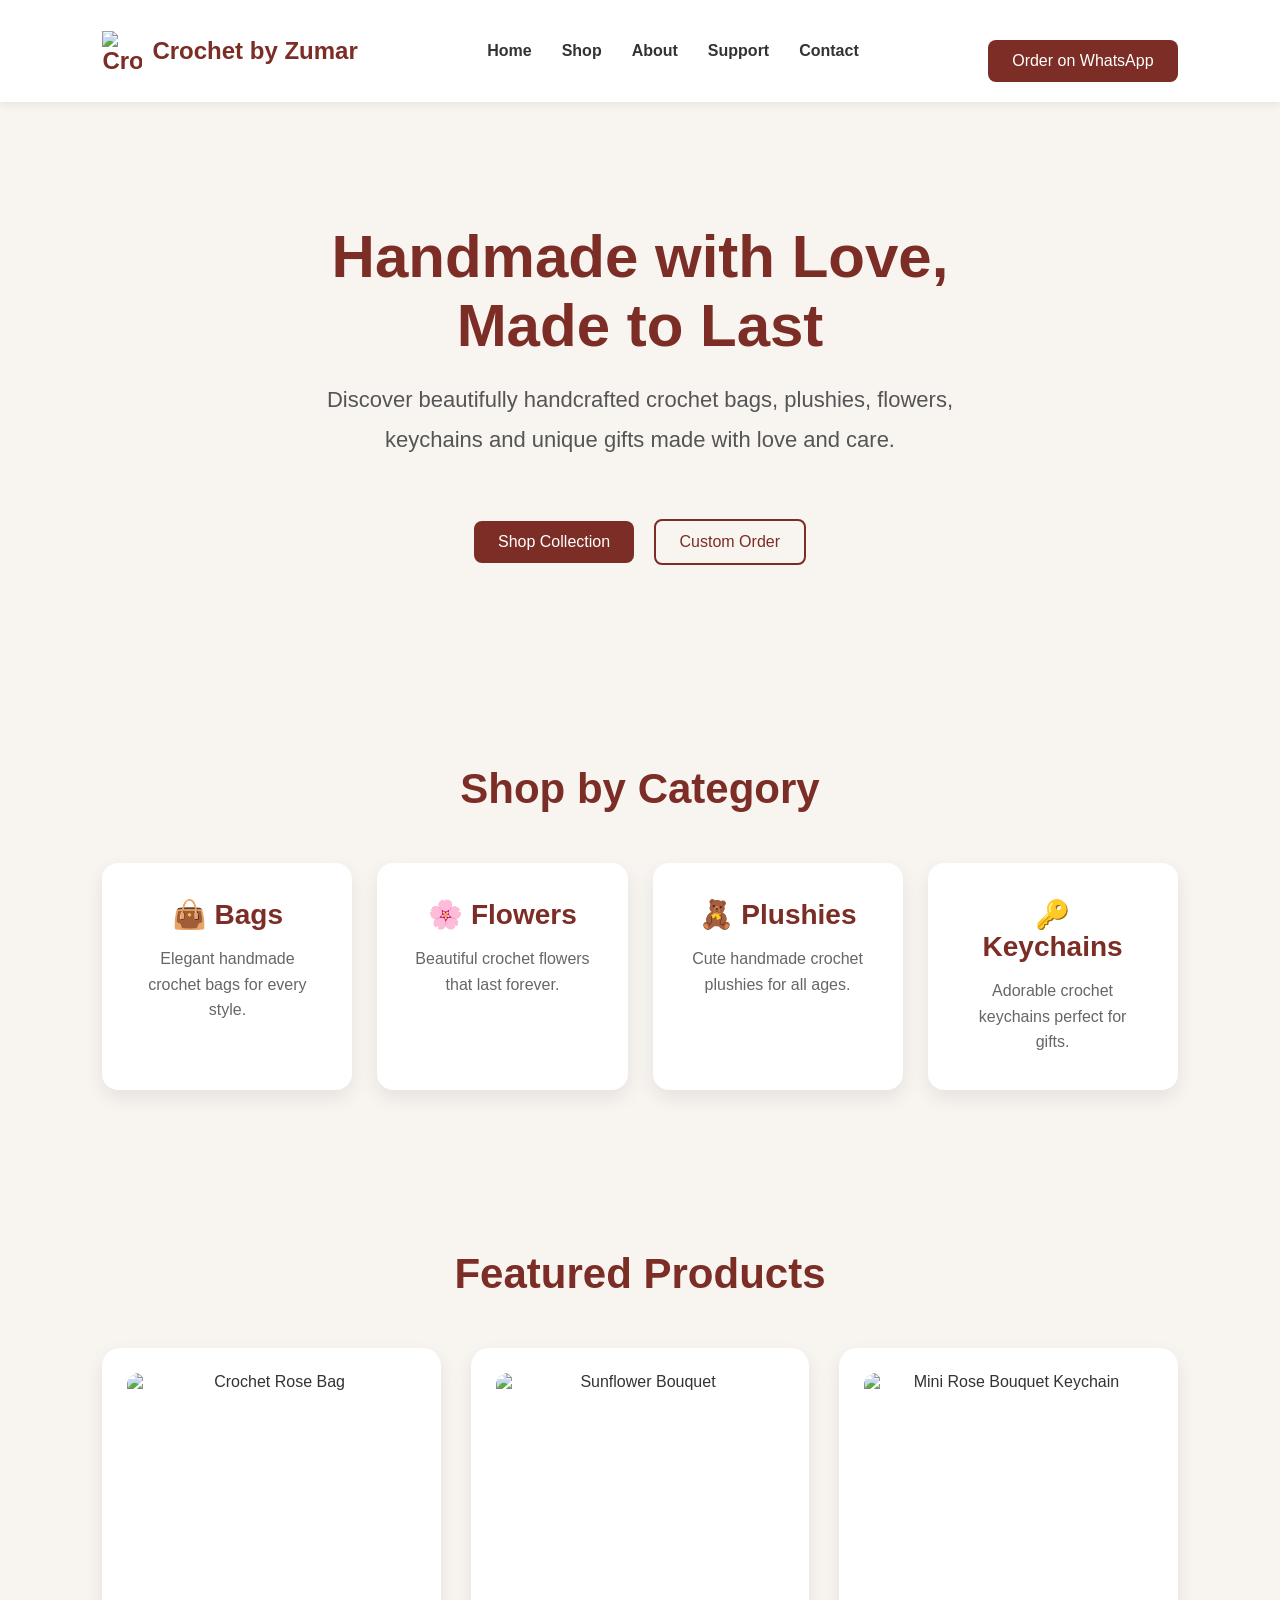
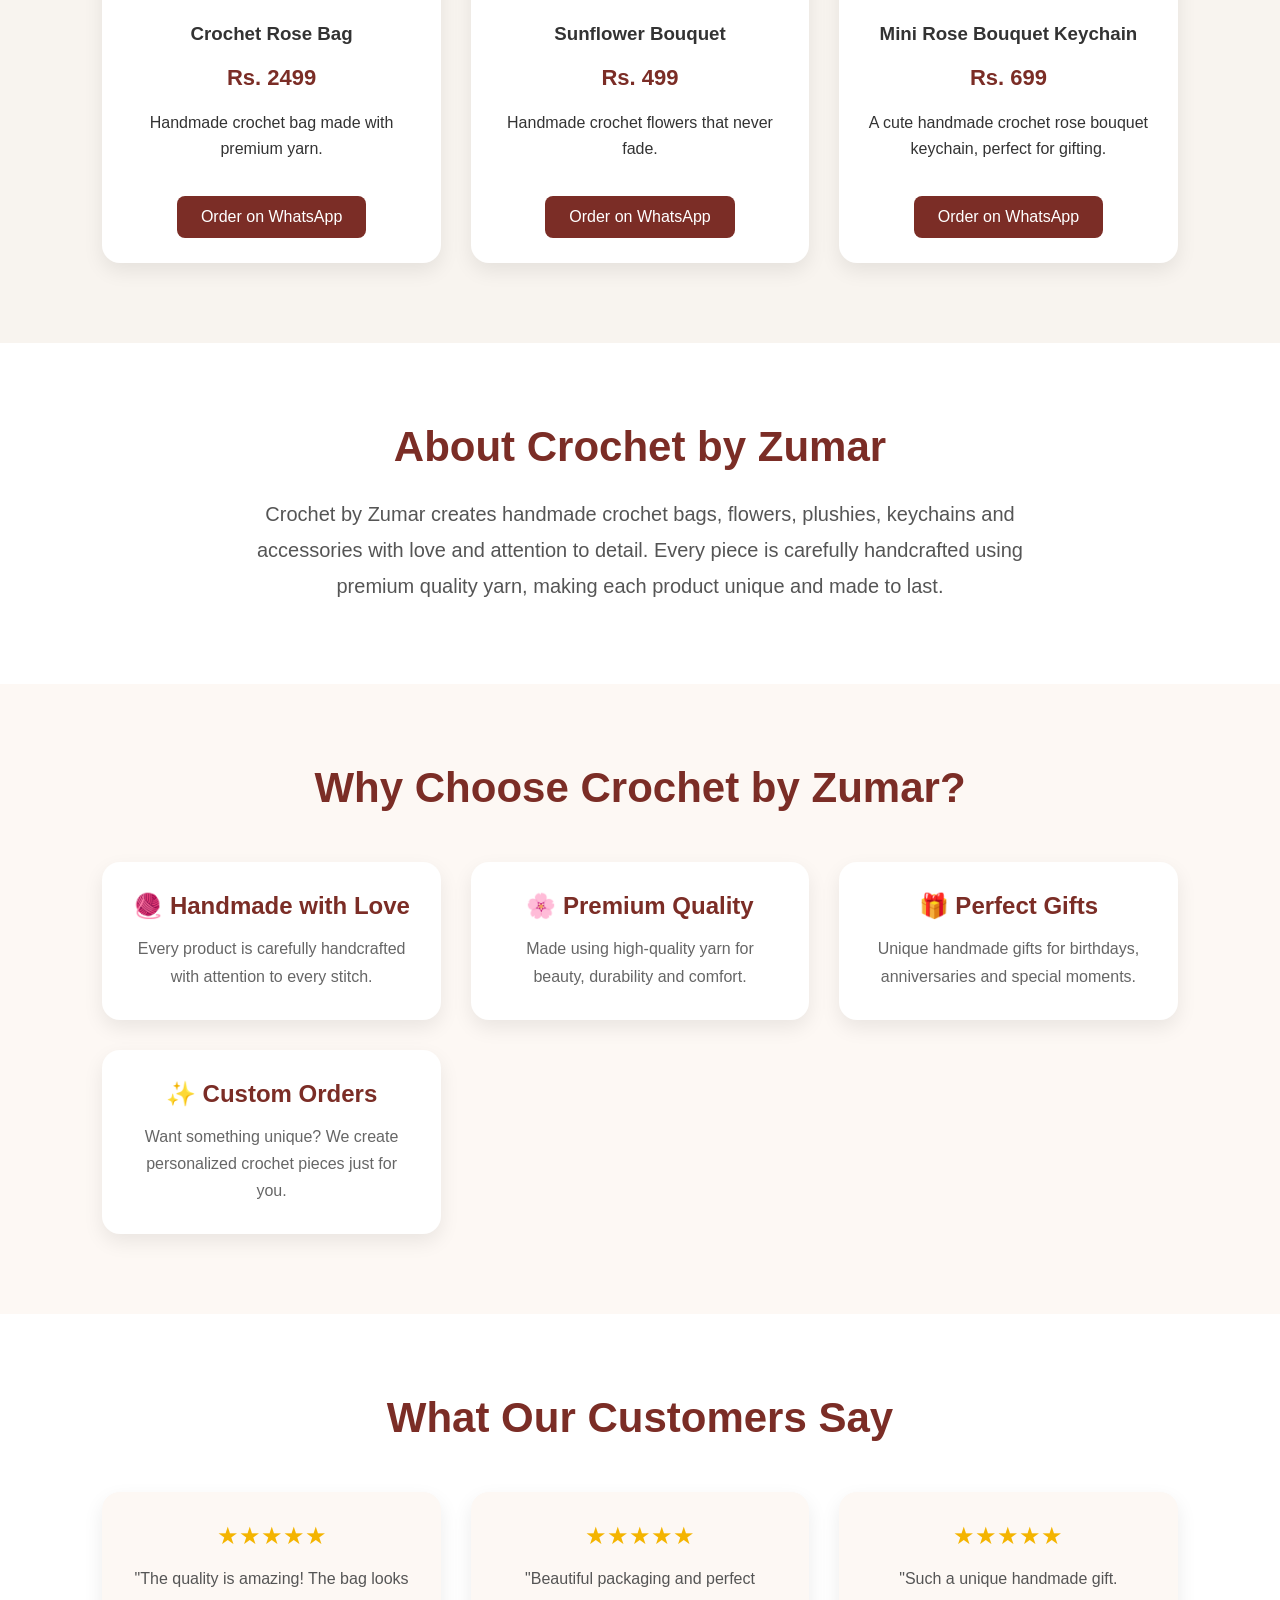
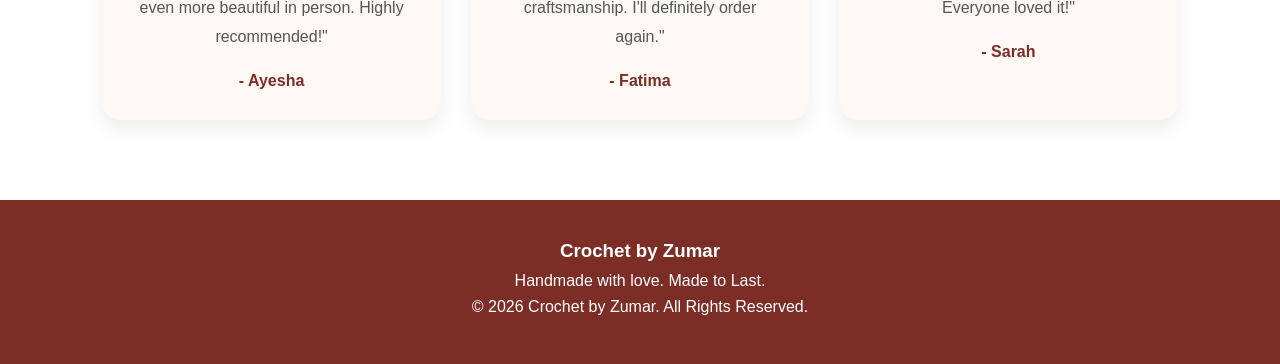
==== index.html @ 1251c728 "Update index.html" ====
<!DOCTYPE html>
<html lang="en">

<head>
    <meta charset="UTF-8">
    <meta name="viewport" content="width=device-width, initial-scale=1.0">

    <title>Crochet by Zumar</title>

    <link rel="stylesheet" href="style.css">
</head>

<body>

    <!-- Navigation -->

    <nav>

        <div class="logo">
            <img src="images/logo.png" alt="Crochet by Zumar Logo">
            <span>Crochet by Zumar</span>
        </div>

      <ul class="nav-links">
    <li><a href="index.html">Home</a></li>
    <li><a href="shop.html">Shop</a></li>
    <li><a href="about.html">About</a></li>
    <li><a href="support.html">Support</a></li>
    <li><a href="contact.html">Contact</a></li>
</ul>

        <a href="https://wa.me/923244691920" class="btn">Order on WhatsApp</a>

    </nav>

    <!-- Hero Section -->

    <header>

        <h1>Handmade with Love,<br>Made to Last</h1>

        <p>
            Discover beautifully handcrafted crochet bags,
            plushies, flowers, keychains and unique gifts made
            with love and care.
        </p>

        <div class="hero-buttons">

            <a href="#" class="btn">
                Shop Collection
            </a>

            <a href="#" class="btn-outline">
                Custom Order
            </a>

        </div>

    </header>

    <!-- Categories -->

    <section class="categories">

        <h2>Shop by Category</h2>

        <div class="category-grid">

            <div class="category-card">

                <h3>👜 Bags</h3>

                <p>
                    Elegant handmade crochet bags for every style.
                </p>

            </div>

            <div class="category-card">

                <h3>🌸 Flowers</h3>

                <p>
                    Beautiful crochet flowers that last forever.
                </p>

            </div>

            <div class="category-card">

                <h3>🧸 Plushies</h3>

                <p>
                    Cute handmade crochet plushies for all ages.
                </p>

            </div>

            <div class="category-card">

                <h3>🔑 Keychains</h3>

                <p>
                    Adorable crochet keychains perfect for gifts.
                </p>

            </div>

        </div>

    </section>

    <!-- Featured Products -->

    <section class="products">

        <h2>Featured Products</h2>

        <div class="product-grid">

            <div class="product-card">

                <img src="images/rose-bag.png" alt="Crochet Rose Bag" class="product-image">

                <h3>Crochet Rose Bag</h3>

                <p class="price">Rs. 2499</p>

                <p>
                    Handmade crochet bag made with premium yarn.
                </p>

                <a href="https://wa.me/923244691920?text=Hi!%20I%27m%20interested%20in%20the%20Crochet%20Rose%20Bag" class="btn">
                    Order on WhatsApp
                </a>

            </div>

            <div class="product-card">

                <img src="images/sunflower-bouquet.png" alt="Sunflower Bouquet" class="product-image">

                <h3>Sunflower Bouquet</h3>

                <p class="price">Rs. 499</p>

                <p>
                    Handmade crochet flowers that never fade.
                </p>

                <a href="https://wa.me/923244691920?text=Hi!%20I%27m%20interested%20in%20the%20Sunflower%20Bouquet" class="btn">
                    Order on WhatsApp
                </a>

            </div>

            <div class="product-card">

                <img src="images/mini-rose-bouquet.png" alt="Mini Rose Bouquet Keychain" class="product-image">

                <h3>Mini Rose Bouquet Keychain</h3>

                <p class="price">Rs. 699</p>

                <p>
                    A cute handmade crochet rose bouquet keychain, perfect for gifting.
                </p>

                <a href="https://wa.me/923244691920?text=Hi!%20I%27m%20interested%20in%20the%20Mini%20Rose%20Bouquet%20Keychain" class="btn">
                    Order on WhatsApp
                </a>

            </div>

        </div>

    </section>

    <!-- About -->

    <section class="about">

        <div class="about-content">

            <h2>About Crochet by Zumar</h2>

            <p>
                Crochet by Zumar creates handmade crochet bags, flowers, plushies,
                keychains and accessories with love and attention to detail.
                Every piece is carefully handcrafted using premium quality yarn,
                making each product unique and made to last.
            </p>

        </div>

    </section>

    <!-- Why Choose Us -->

    <section class="why-us">

        <h2>Why Choose Crochet by Zumar?</h2>

        <div class="why-grid">

            <div class="why-card">
                <h3>🧶 Handmade with Love</h3>
                <p>Every product is carefully handcrafted with attention to every stitch.</p>
            </div>

            <div class="why-card">
                <h3>🌸 Premium Quality</h3>
                <p>Made using high-quality yarn for beauty, durability and comfort.</p>
            </div>

            <div class="why-card">
                <h3>🎁 Perfect Gifts</h3>
                <p>Unique handmade gifts for birthdays, anniversaries and special moments.</p>
            </div>

            <div class="why-card">
                <h3>✨ Custom Orders</h3>
                <p>Want something unique? We create personalized crochet pieces just for you.</p>
            </div>

        </div>

    </section>

    <!-- Customer Reviews -->

    <section class="reviews">

        <h2>What Our Customers Say</h2>

        <div class="review-grid">

            <div class="review-card">
                <div class="stars">★★★★★</div>
                <p>
                    "The quality is amazing! The bag looks even more beautiful in person.
                    Highly recommended!"
                </p>
                <h4>- Ayesha</h4>
            </div>

            <div class="review-card">
                <div class="stars">★★★★★</div>
                <p>
                    "Beautiful packaging and perfect craftsmanship. I'll definitely order again."
                </p>
                <h4>- Fatima</h4>
            </div>

            <div class="review-card">
                <div class="stars">★★★★★</div>
                <p>
                    "Such a unique handmade gift. Everyone loved it!"
                </p>
                <h4>- Sarah</h4>
            </div>

        </div>

    </section>

    <!-- Footer -->

    <footer>

        <h3>Crochet by Zumar</h3>

        <p>Handmade with love. Made to Last.</p>

        <p>&copy; 2026 Crochet by Zumar. All Rights Reserved.</p>

    </footer>

</body>

</html>
---- style.css ----
/* General */

*{
    margin:0;
    padding:0;
    box-sizing:border-box;
}

body{
    font-family:Arial,sans-serif;
    background:#f8f4ef;
    color:#333;
    overflow-x:hidden;
}

/* Navigation */

nav{

    display:flex;

    justify-content:space-between;

    align-items:center;

    padding:20px 8%;

    background:white;

    position:sticky;

    top:0;

    box-shadow:0 2px 10px rgba(0,0,0,.08);

    flex-wrap:wrap;

    gap:15px;

}

.logo{

    display:flex;

    align-items:center;

    gap:10px;

    font-size:24px;

    font-weight:bold;

    color:#7b2d26;

}

.logo img{

    height:40px;

    width:40px;

    object-fit:contain;

}

.nav-links{

    display:flex;

    list-style:none;

    gap:30px;

    flex-wrap:wrap;

}

.nav-links a{

    text-decoration:none;

    color:#333;

    font-weight:bold;

}

.nav-links a:hover{

    color:#7b2d26;

}

/* Buttons */

.btn{
    display:inline-block;
    background:#7b2d26;
    color:white;
    padding:12px 24px;
    border-radius:8px;
    text-decoration:none;
    transition:.3s;
    margin-top:20px;
}

.btn:hover{

    background:#5d201c;

}

.btn-outline{

    display:inline-block;

    border:2px solid #7b2d26;

    color:#7b2d26;

    padding:12px 24px;

    border-radius:8px;

    text-decoration:none;

    margin-left:15px;

    margin-top:20px;

    transition:.3s;

}

.btn-outline:hover{

    background:#7b2d26;

    color:white;

}

/* Hero */

header{

    text-align:center;

    padding:120px 20px;

}

header h1{

    font-size:60px;

    color:#7b2d26;

    margin-bottom:20px;

}

header p{

    max-width:700px;

    margin:auto;

    font-size:22px;

    line-height:1.8;

    color:#555;

}

.hero-buttons{

    margin-top:40px;

}

/* Categories */

.categories{

    padding:80px 8%;

    text-align:center;

}

.categories h2{

    font-size:42px;

    color:#7b2d26;

    margin-bottom:50px;

}

.category-grid{

    display:grid;

    grid-template-columns:repeat(auto-fit,minmax(230px,1fr));

    gap:25px;

}

.category-card{

    background:white;

    padding:35px;

    border-radius:16px;

    box-shadow:0 8px 20px rgba(0,0,0,.08);

    transition:.3s;

}

.category-card:hover{

    transform:translateY(-10px);

}

.category-card h3{

    font-size:28px;

    color:#7b2d26;

    margin-bottom:15px;

}

.category-card p{

    color:#666;

    line-height:1.6;

}

/* Products */

.products{

    padding:80px 8%;

    text-align:center;

}

.products h2{

    font-size:42px;

    color:#7b2d26;

    margin-bottom:50px;

}

.product-grid{

    display:grid;

    grid-template-columns:repeat(auto-fit,minmax(280px,1fr));

    gap:30px;

}

.product-card{

    background:white;

    border-radius:18px;

    padding:25px;

    box-shadow:0 8px 20px rgba(0,0,0,.08);

    transition:all .3s ease;

}

.product-image{
    width:100%;
    height:250px;
    object-fit:cover;
    border-radius:12px;
    display:block;
    transition:transform .3s ease;
}

.product-card:hover .product-image{
    transform:scale(1.05);
}

.price{
    color:#7b2d26;
    font-size:22px;
    font-weight:bold;
    margin:15px 0;
}

.product-card p{
    margin-bottom:15px;
    line-height:1.6;
}

.product-card:hover{
    transform:translateY(-8px);
    box-shadow:0 15px 35px rgba(0,0,0,.15);
}

/* About */

.about{
    padding:80px 8%;
    background:#fff;
    text-align:center;
}

.about-content{
    max-width:800px;
    margin:auto;
}

.about h2{
    font-size:42px;
    color:#7b2d26;
    margin-bottom:25px;
}

.about p{
    font-size:20px;
    line-height:1.8;
    color:#555;
}

/* Footer */

footer{
    background:#7b2d26;
    color:white;
    text-align:center;
    padding:40px 20px;
}

footer h3{
    margin-bottom:10px;
}

footer p{
    margin:8px 0;
}

/* Responsive */

@media (max-width: 768px){

    header h1{
        font-size:38px;
    }

    header p{
        font-size:18px;
    }

    .nav-links{
        gap:15px;
        justify-content:center;
    }

    .categories h2,
    .products h2{
        font-size:32px;
    }

    .btn-outline{
        margin-left:0;
    }

}

/* Why Choose Us */

.why-us{
    padding:80px 8%;
    background:#fdf8f4;
    text-align:center;
}

.why-us h2{
    font-size:42px;
    color:#7b2d26;
    margin-bottom:50px;
}

.why-grid{
    display:grid;
    grid-template-columns:repeat(auto-fit,minmax(250px,1fr));
    gap:30px;
}

.why-card{
    background:#fff;
    padding:30px;
    border-radius:18px;
    box-shadow:0 8px 20px rgba(0,0,0,.08);
    transition:.3s;
}

.why-card:hover{
    transform:translateY(-10px);
    box-shadow:0 15px 30px rgba(0,0,0,.12);
}

.why-card h3{
    color:#7b2d26;
    margin-bottom:15px;
    font-size:24px;
}

.why-card p{
    color:#666;
    line-height:1.7;
}

/* Reviews */

.reviews{
    padding:80px 8%;
    background:#fff;
    text-align:center;
}

.reviews h2{
    font-size:42px;
    color:#7b2d26;
    margin-bottom:50px;
}

.review-grid{
    display:grid;
    grid-template-columns:repeat(auto-fit,minmax(280px,1fr));
    gap:30px;
}

.review-card{
    background:#fdf8f4;
    padding:30px;
    border-radius:18px;
    box-shadow:0 8px 20px rgba(0,0,0,.08);
    transition:.3s;
}

.review-card:hover{
    transform:translateY(-8px);
}

.stars{
    color:#f4b400;
    font-size:24px;
    margin-bottom:15px;
}

.review-card p{
    color:#555;
    line-height:1.8;
    margin-bottom:20px;
}

.review-card h4{
    color:#7b2d26;
}
/* Shop Header */

.shop-header{
    padding:80px 20px;
    text-align:center;
    background:#fdf8f4;
}

.shop-header h1{
    font-size:52px;
    color:#7b2d26;
    margin-bottom:20px;
}

.shop-header p{
    font-size:20px;
    color:#666;
}
/* About Page */

.about-hero{
    background:#fdf8f4;
    text-align:center;
    padding:90px 20px;
}

.about-hero h1{
    font-size:52px;
    color:#7b2d26;
    margin-bottom:20px;
}

.about-hero p{
    max-width:700px;
    margin:auto;
    font-size:20px;
    line-height:1.8;
    color:#666;
}

.about-section{
    max-width:900px;
    margin:70px auto;
    padding:0 20px;
}

.about-section h2{
    color:#7b2d26;
    font-size:36px;
    margin-bottom:20px;
}

.about-section p{
    color:#555;
    line-height:1.9;
    font-size:18px;
}

footer{
    background:#7b2d26;
    color:white;
    text-align:center;
    padding:40px 20px;
}

footer h3{
    margin-bottom:10px;
}

footer p{
    margin:8px 0;
}
/* SUPPORT PAGE */

.support-hero{
    background:#fdf8f4;
    text-align:center;
    padding:90px 20px;
}

.support-hero h1{
    font-size:52px;
    color:#7b2d26;
    margin-bottom:25px;
}

.support-hero p{
    max-width:760px;
    margin:auto;
    font-size:20px;
    line-height:1.9;
    color:#666;
}

.support-options{
    display:grid;
    grid-template-columns:repeat(auto-fit,minmax(280px,1fr));
    gap:30px;
    padding:80px 8%;
}

.support-box{
    background:white;
    padding:35px;
    border-radius:20px;
    text-align:center;
    box-shadow:0 8px 20px rgba(0,0,0,.08);
    transition:.3s;
}

.support-box:hover{
    transform:translateY(-10px);
    box-shadow:0 18px 35px rgba(0,0,0,.15);
}

.support-box h2{
    color:#7b2d26;
    margin-bottom:15px;
}

.support-box h3{
    font-size:34px;
    color:#7b2d26;
    margin-bottom:20px;
}

.support-box p{
    color:#555;
    line-height:1.8;
    margin-bottom:25px;
}

.thank-you{
    text-align:center;
    padding:80px 20px;
    background:#fdf8f4;
}

.thank-you h2{
    color:#7b2d26;
    margin-bottom:20px;
    font-size:40px;
}

.thank-you p{
    max-width:750px;
    margin:auto;
    color:#666;
    line-height:1.9;
    font-size:19px;
}
/* CONTACT PAGE */

.contact-hero{
    background:#fdf8f4;
    text-align:center;
    padding:90px 20px;
}

.contact-hero h1{
    color:#7b2d26;
    font-size:50px;
    margin-bottom:20px;
}

.contact-hero p{
    max-width:700px;
    margin:auto;
    color:#666;
    font-size:20px;
    line-height:1.8;
}

.contact-container{
    display:grid;
    grid-template-columns:repeat(auto-fit,minmax(320px,1fr));
    gap:30px;
    padding:80px 8%;
}

.contact-card{
    background:white;
    padding:35px;
    border-radius:20px;
    box-shadow:0 8px 20px rgba(0,0,0,.08);
}

.contact-card h2{
    color:#7b2d26;
    margin-bottom:25px;
}

.contact-card p{
    margin-bottom:18px;
    color:#555;
}

form{
    display:flex;
    flex-direction:column;
}

input,
textarea{
    margin-bottom:20px;
    padding:15px;
    border:1px solid #ddd;
    border-radius:10px;
    font-size:16px;
}

textarea{
    height:150px;
    resize:vertical;
}

/* JazzCash payment note (Support page) */

.support-payment{
    text-align:center;
    padding:0 20px 20px;
}

.support-payment p{
    display:inline-block;
    background:white;
    padding:15px 30px;
    border-radius:12px;
    font-size:18px;
    color:#7b2d26;
    box-shadow:0 8px 20px rgba(0,0,0,.06);
}
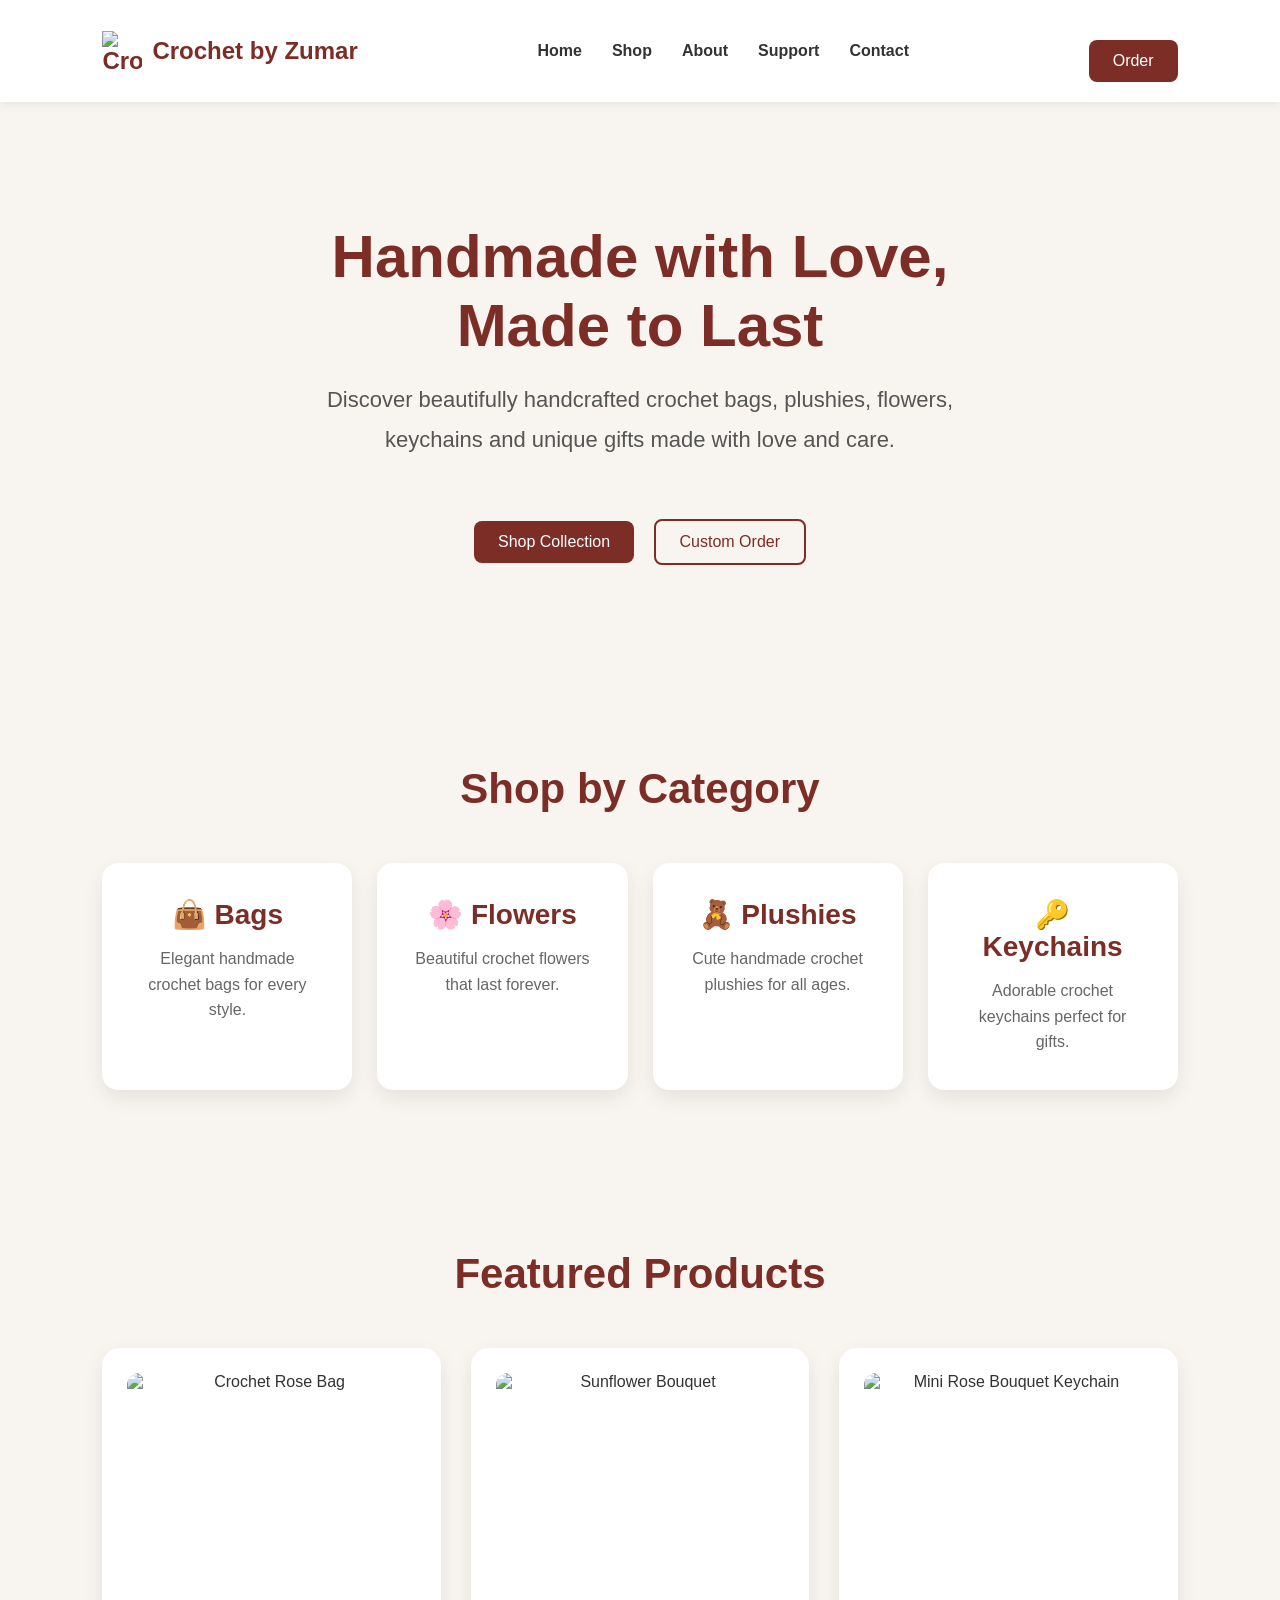
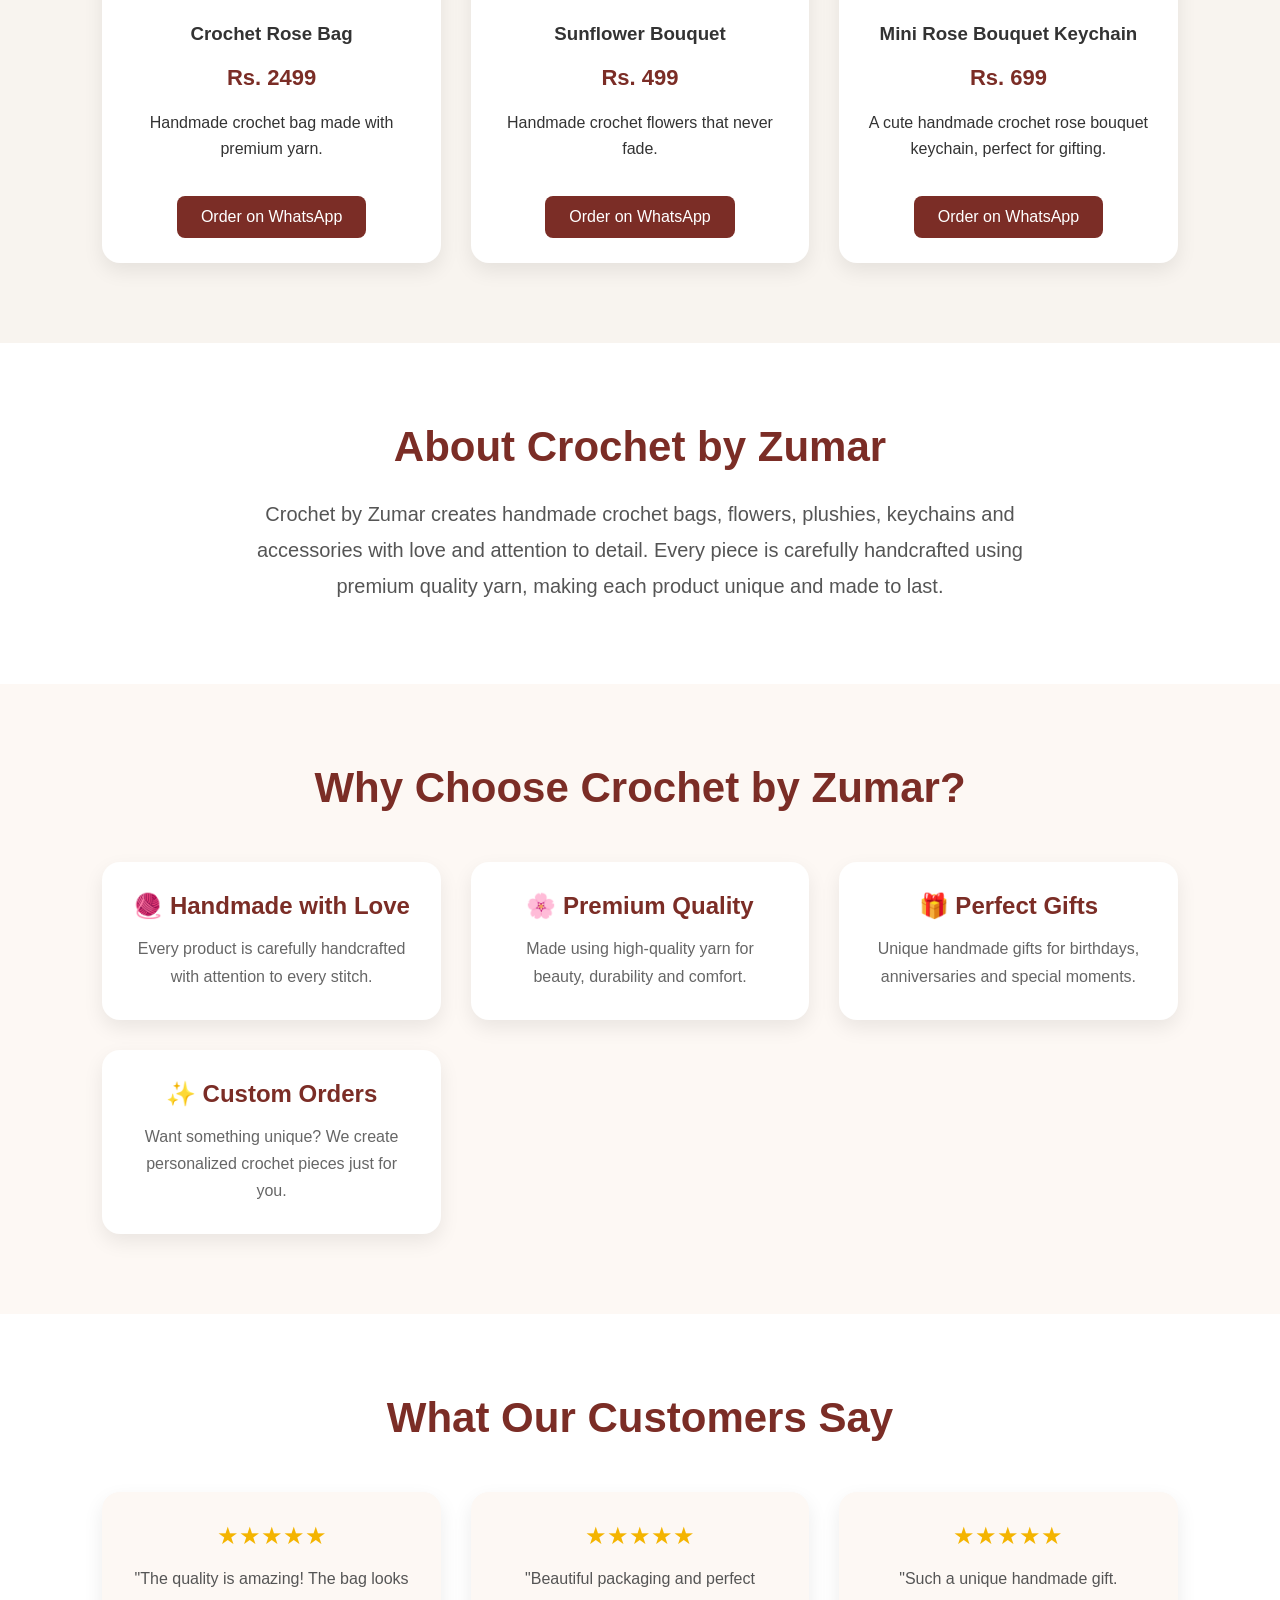
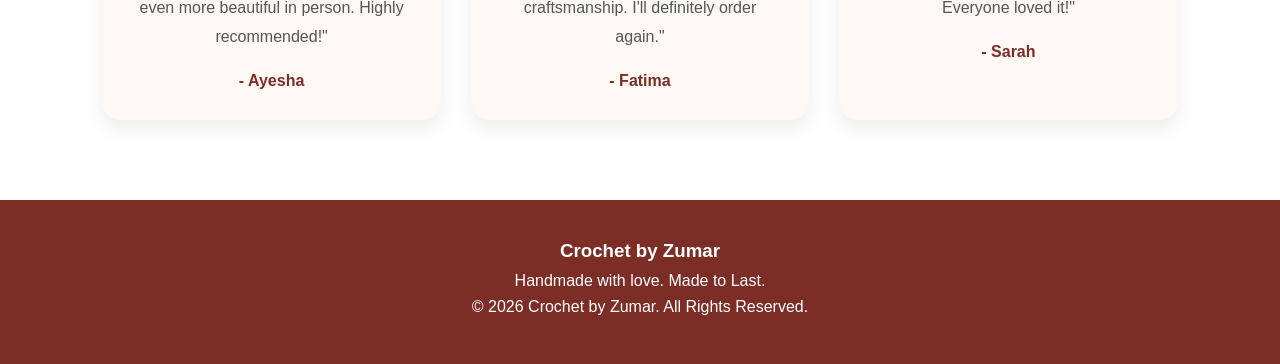
==== commit b6431c07: "Update index.html" ====
--- a/index.html
+++ b/index.html
@@ -29,7 +29,7 @@
     <li><a href="contact.html">Contact</a></li>
 </ul>
 
-        <a href="https://wa.me/923244691920" class="btn">Order on WhatsApp</a>
+        <a href="https://wa.me/923244691920" class="btn">Order</a>
 
     </nav>
 
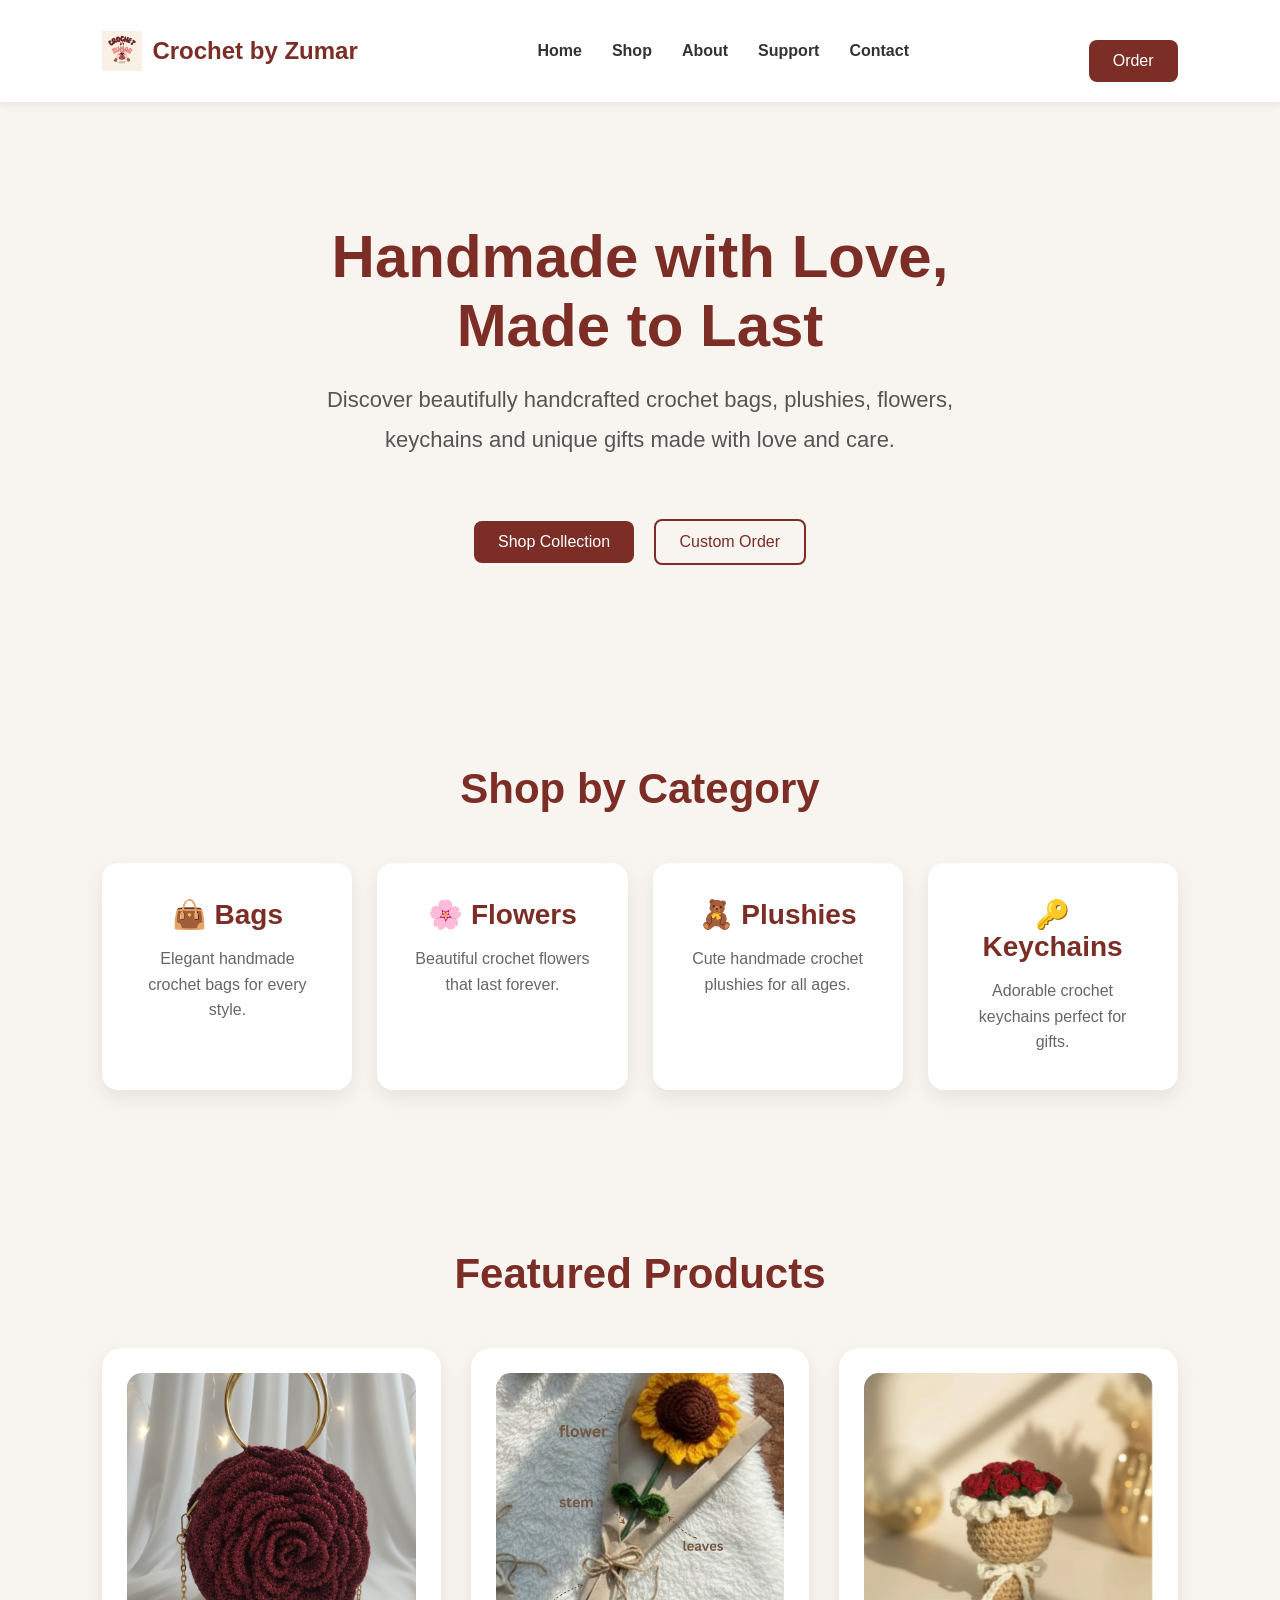
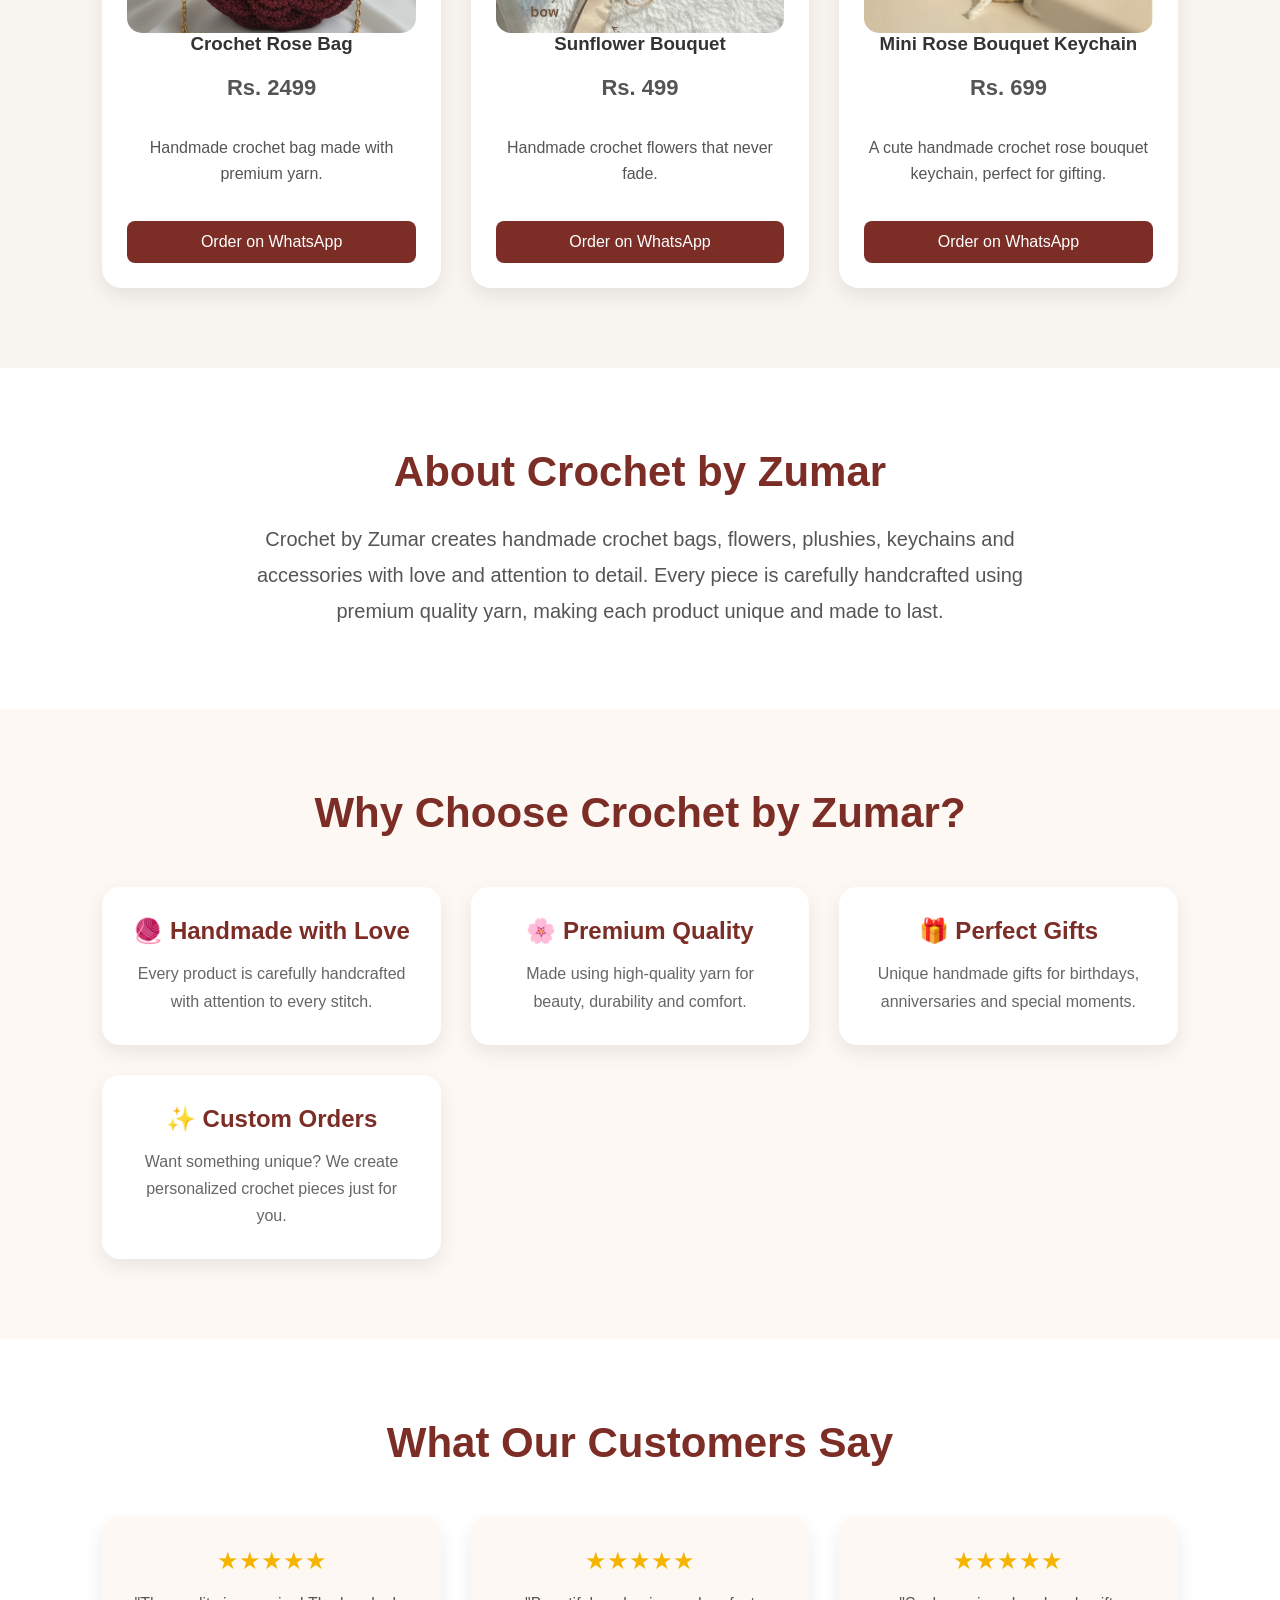
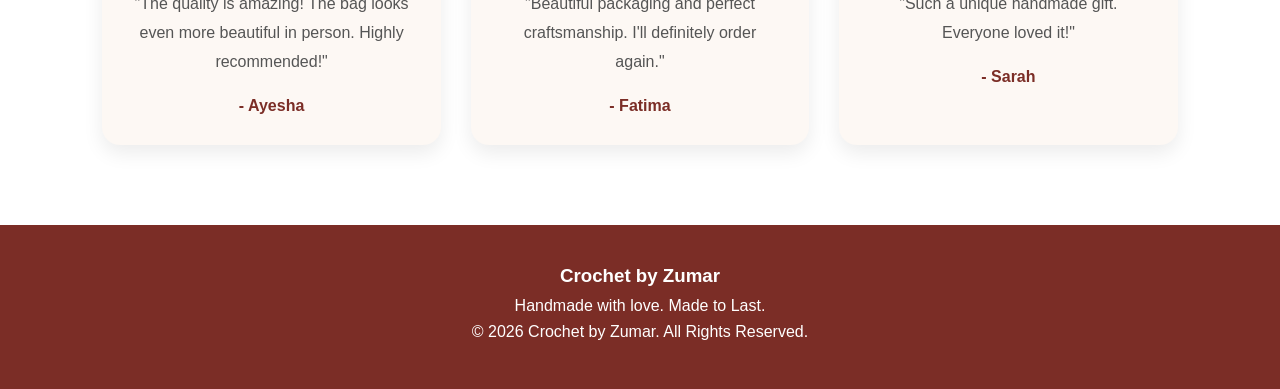
==== commit fd81a4a2: "Update index.html" ====
--- a/index.html
+++ b/index.html
@@ -276,7 +276,7 @@
         <p>&copy; 2026 Crochet by Zumar. All Rights Reserved.</p>
 
     </footer>
-
+<script src="js/script.js"></script>
 </body>
 
 </html>
--- a/style.css
+++ b/style.css
@@ -281,26 +281,29 @@
 }
 
 .product-card{
-
     background:white;
-
-    border-radius:18px;
-
+    border-radius:20px;
     padding:25px;
-
+    text-align:center;
     box-shadow:0 8px 20px rgba(0,0,0,.08);
-
+    display:flex;
+    flex-direction:column;
+    justify-content:space-between;
     transition:all .3s ease;
-
 }
 
 .product-image{
     width:100%;
-    height:250px;
+    height:260px;
     object-fit:cover;
-    border-radius:12px;
+    border-radius:15px;
     display:block;
     transition:transform .3s ease;
+}
+.product-card p{
+    margin:15px 0;
+    line-height:1.7;
+    color:#555;
 }
 
 .product-card:hover .product-image{
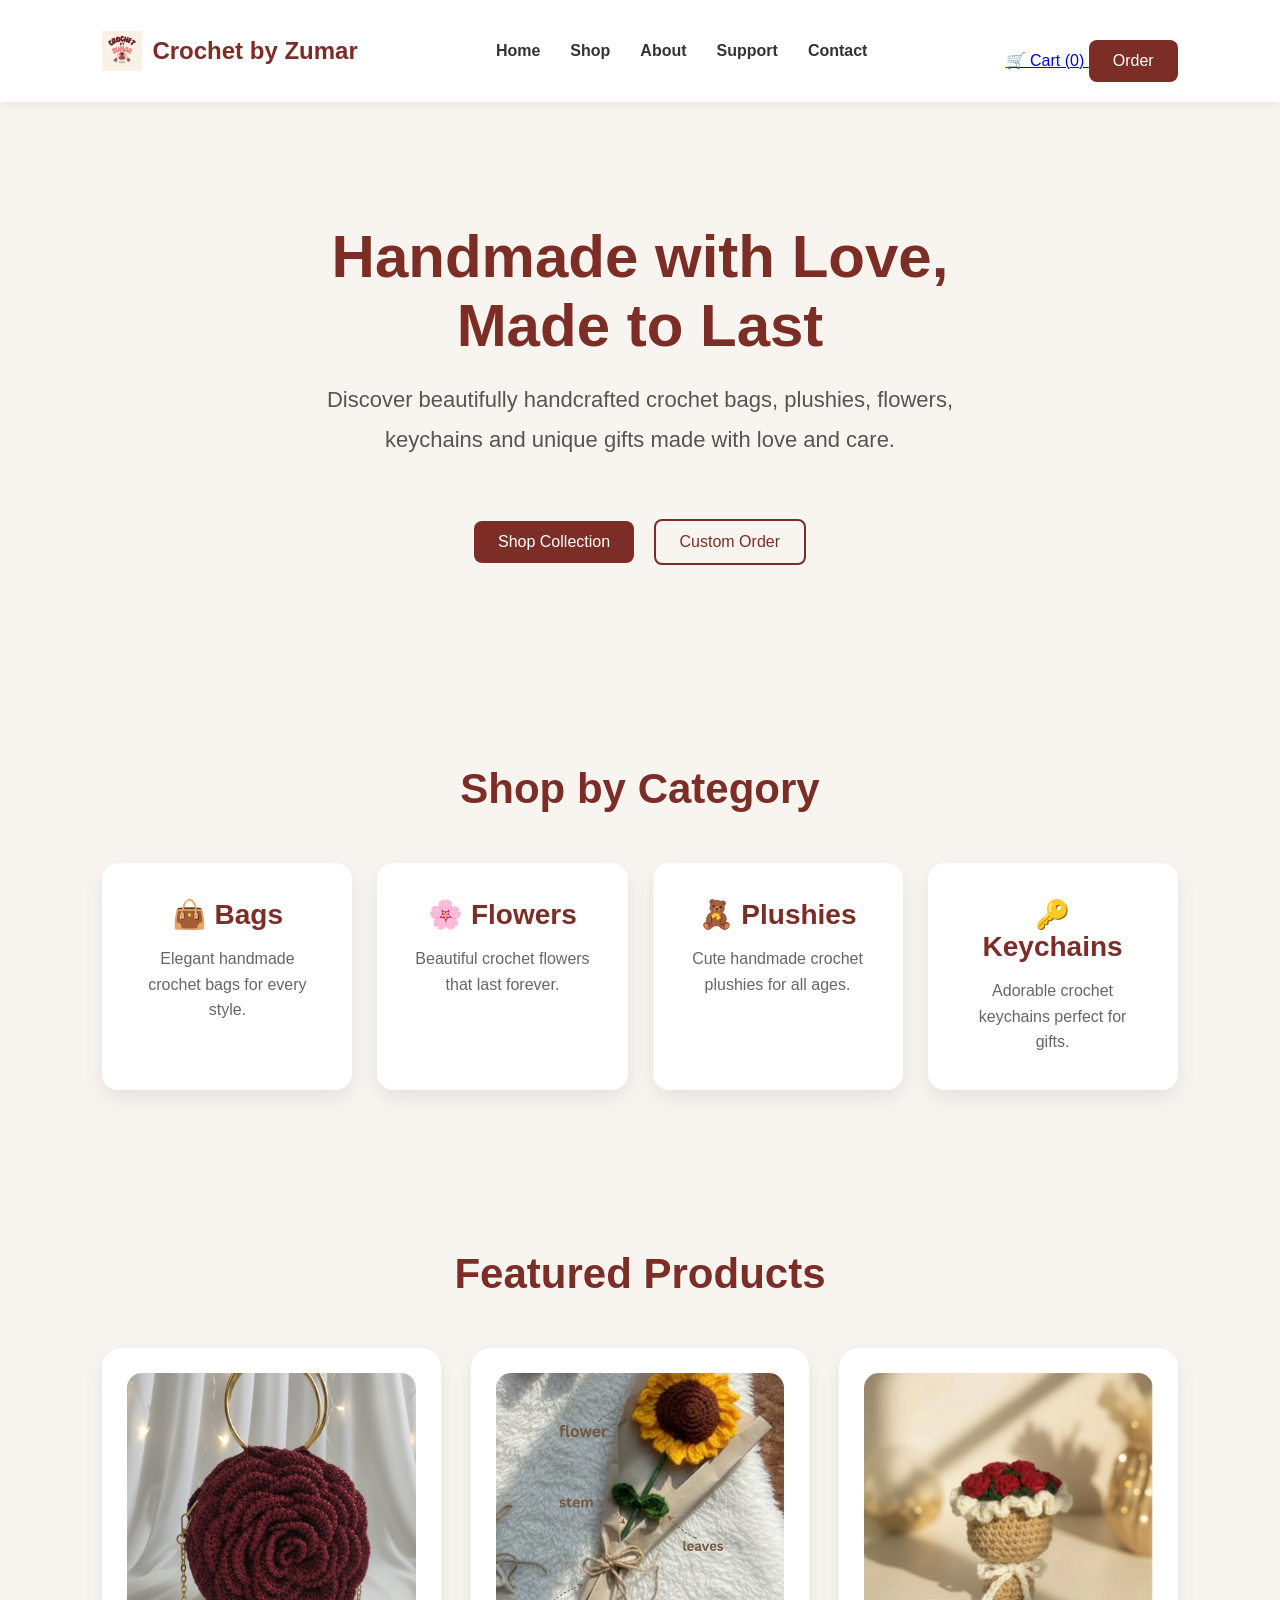
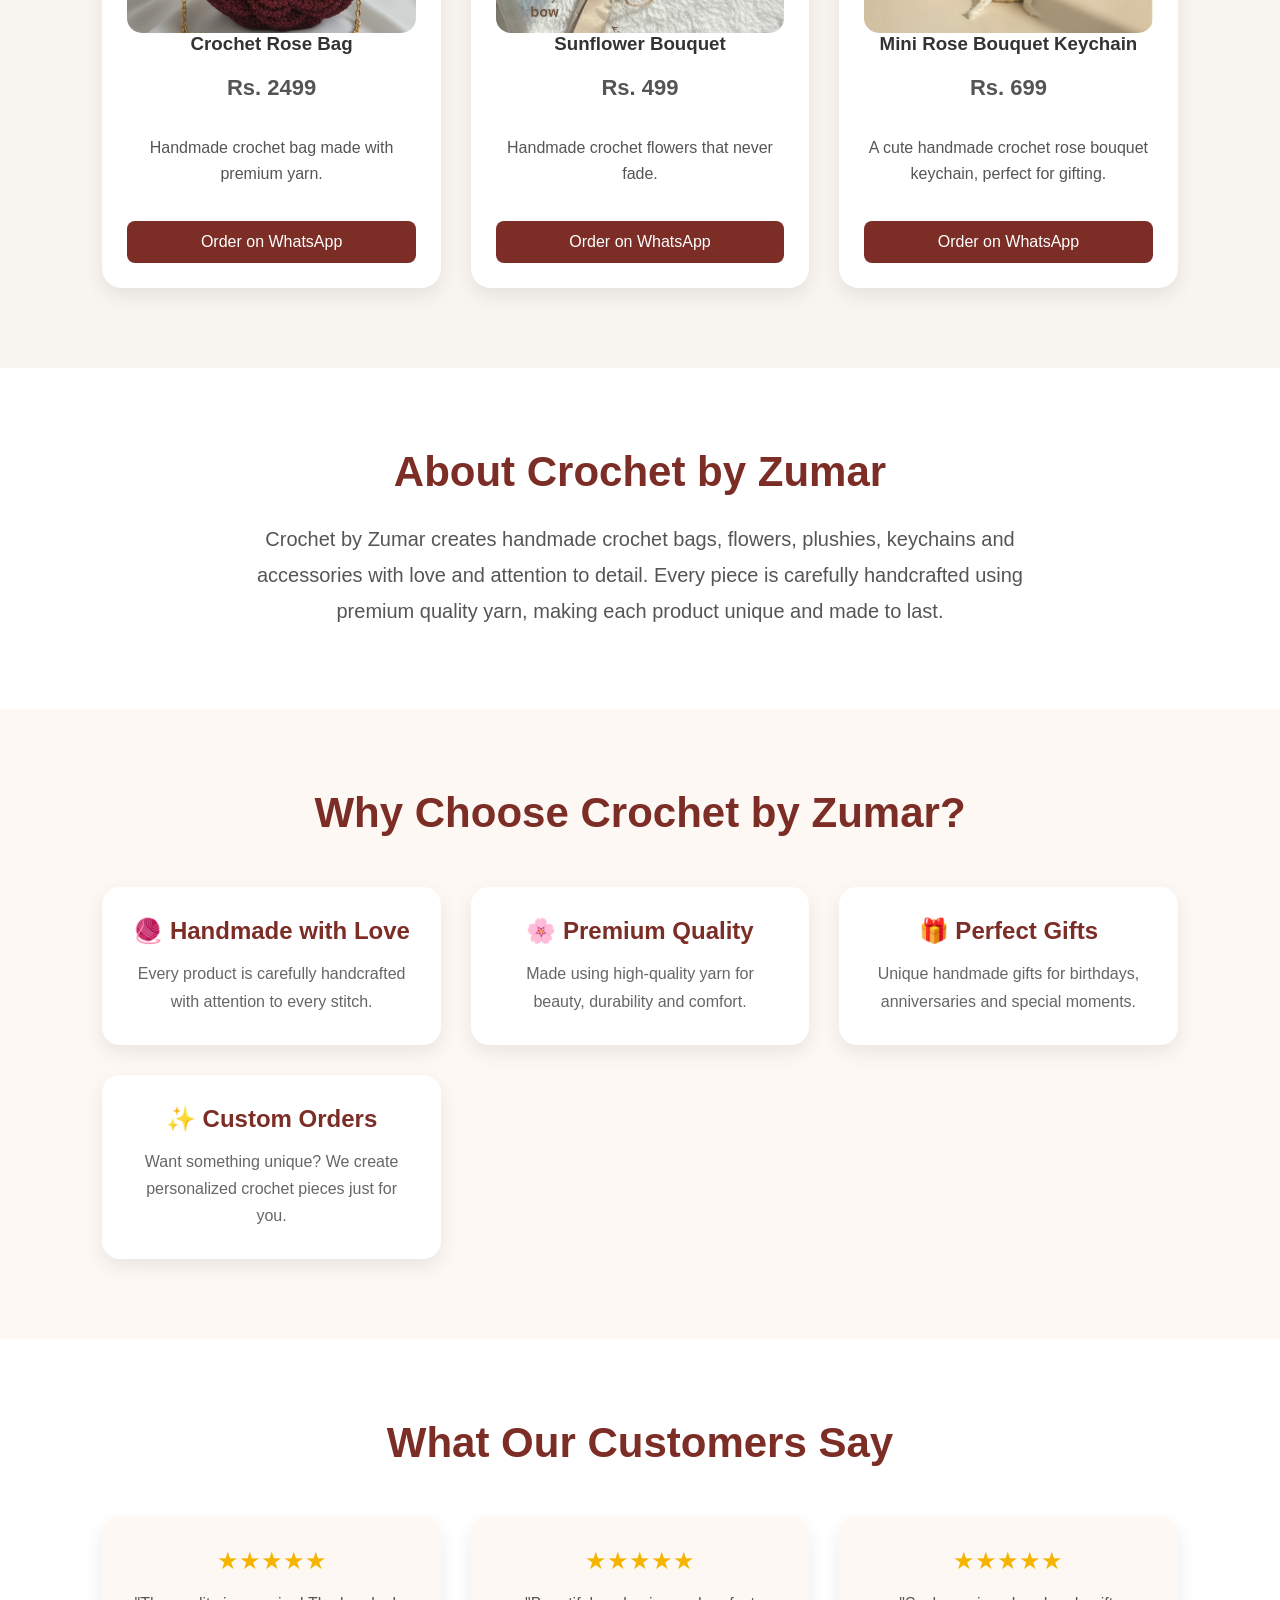
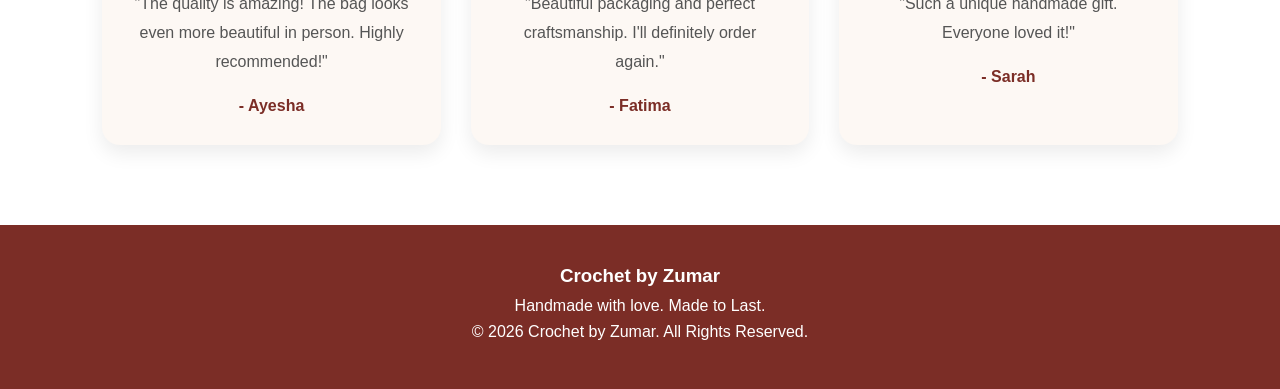
==== commit 139a37ac: "Update index.html" ====
--- a/index.html
+++ b/index.html
@@ -29,7 +29,17 @@
     <li><a href="contact.html">Contact</a></li>
 </ul>
 
-        <a href="https://wa.me/923244691920" class="btn">Order</a>
+        <div class="nav-buttons">
+
+    <a href="cart.html" class="cart-btn">
+        🛒 Cart (<span id="cart-count">0</span>)
+    </a>
+
+    <a href="https://wa.me/923244691920" class="btn">
+        Order
+    </a>
+
+</div>
 
     </nav>
 
--- a/style.css
+++ b/style.css
@@ -720,3 +720,23 @@
     color:#7b2d26;
     box-shadow:0 8px 20px rgba(0,0,0,.06);
 }
+#cart-items{
+    max-width:900px;
+    margin:auto;
+}
+
+.cart-item{
+    background:white;
+    padding:25px;
+    margin-bottom:20px;
+    border-radius:15px;
+    box-shadow:0 8px 20px rgba(0,0,0,.08);
+}
+
+.cart-item h3{
+    color:#7b2d26;
+}
+
+.cart-item p{
+    margin:10px 0;
+}
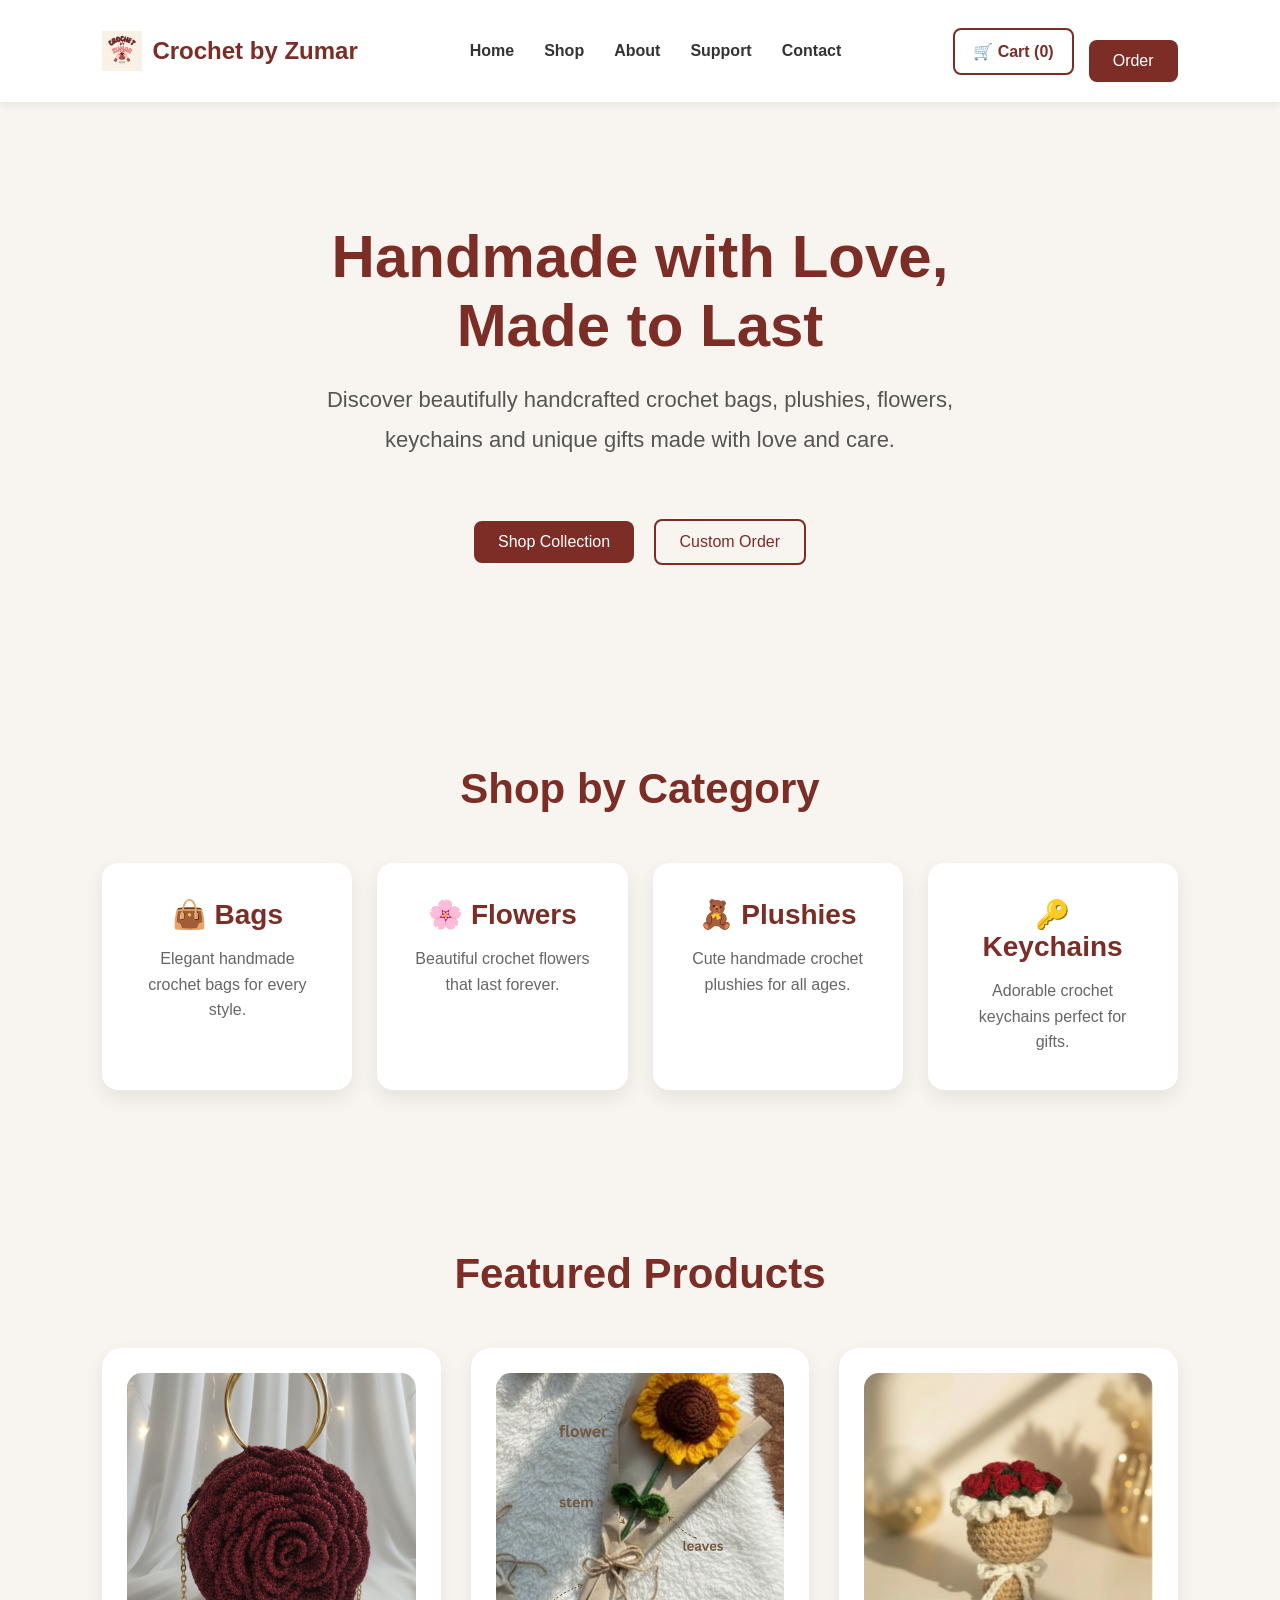
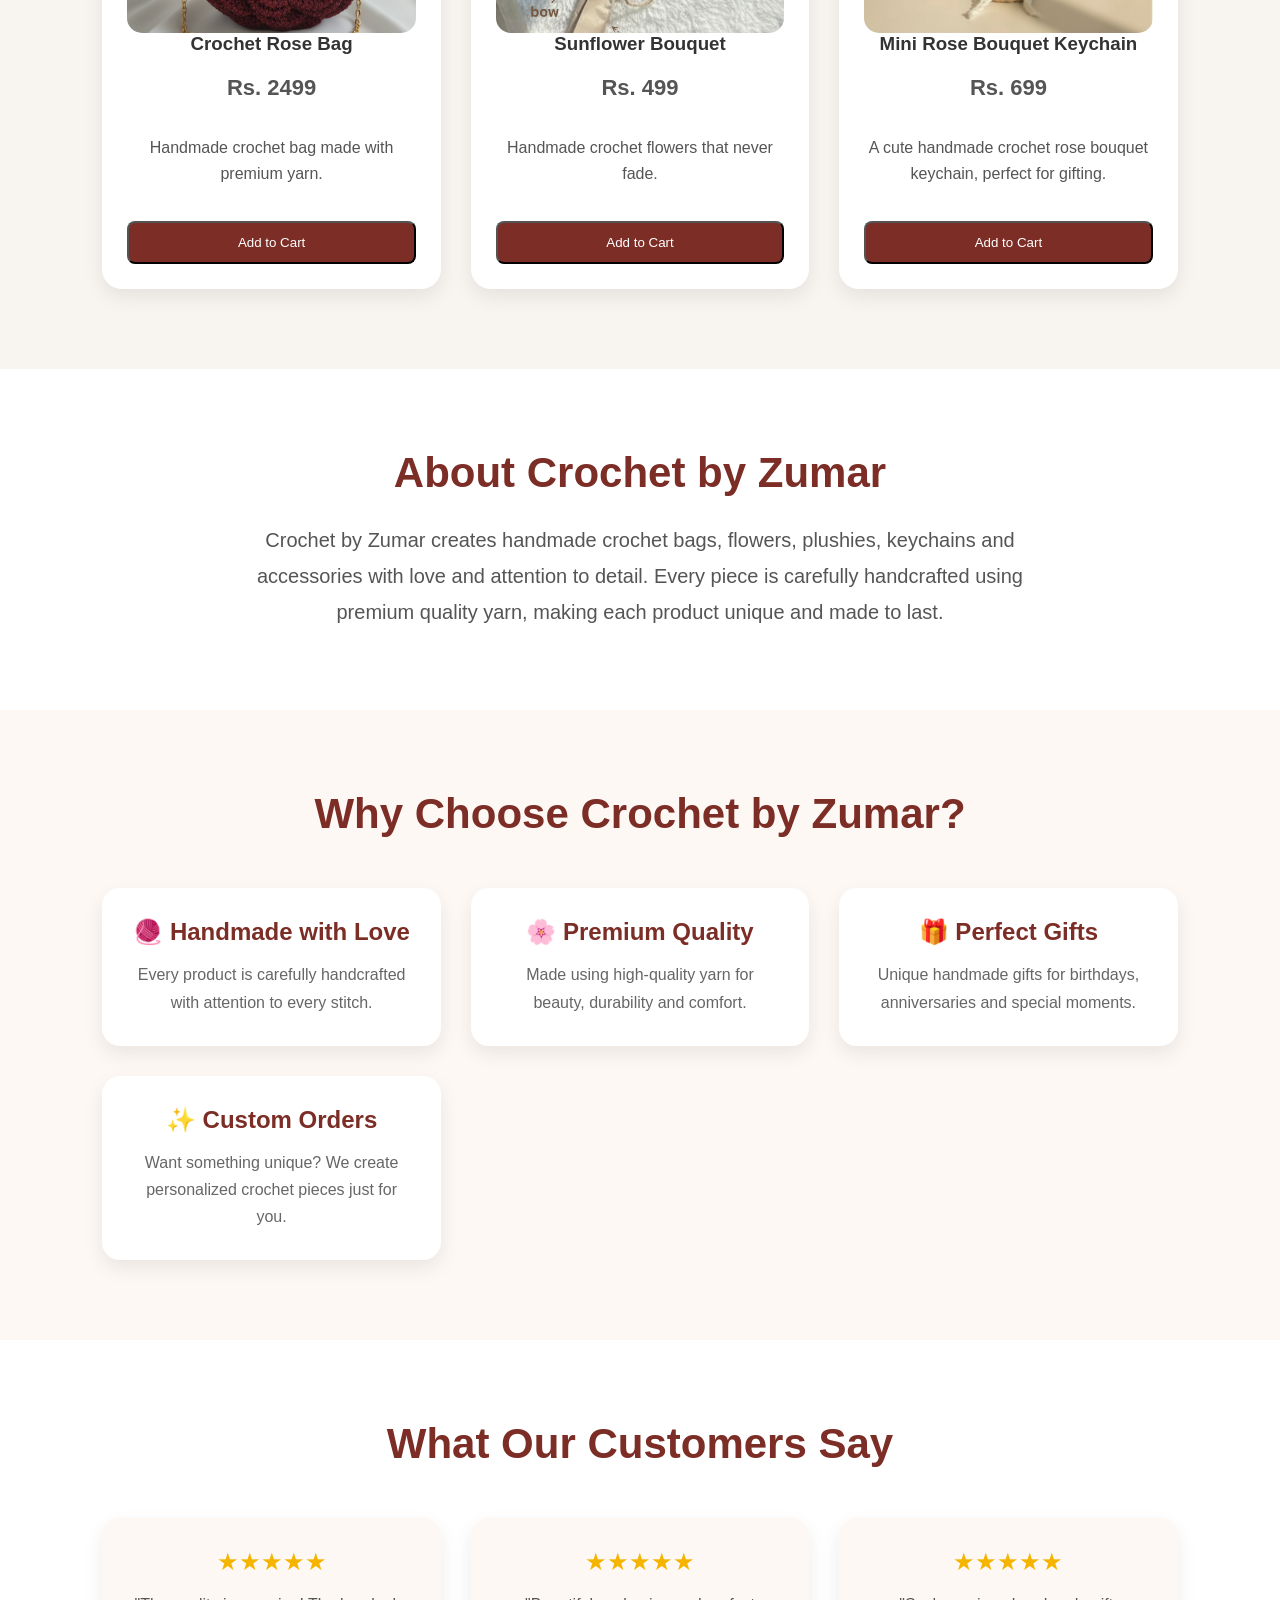
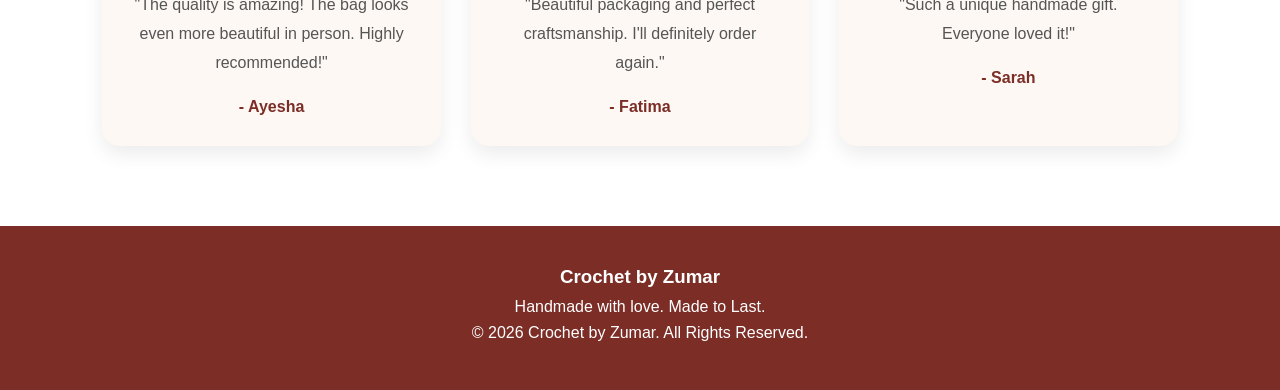
==== commit c750f328: "Update index.html" ====
--- a/index.html
+++ b/index.html
@@ -140,10 +140,11 @@
                 <p>
                     Handmade crochet bag made with premium yarn.
                 </p>
-
-                <a href="https://wa.me/923244691920?text=Hi!%20I%27m%20interested%20in%20the%20Crochet%20Rose%20Bag" class="btn">
-                    Order on WhatsApp
-                </a>
+<button class="btn add-to-cart"
+data-name="Crochet Rose Bag"
+data-price="2499">
+Add to Cart
+</button>
 
             </div>
 
@@ -159,9 +160,11 @@
                     Handmade crochet flowers that never fade.
                 </p>
 
-                <a href="https://wa.me/923244691920?text=Hi!%20I%27m%20interested%20in%20the%20Sunflower%20Bouquet" class="btn">
-                    Order on WhatsApp
-                </a>
+               <button class="btn add-to-cart"
+data-name="Sunflower Bouquet"
+data-price="499">
+Add to Cart
+</button>
 
             </div>
 
@@ -177,9 +180,11 @@
                     A cute handmade crochet rose bouquet keychain, perfect for gifting.
                 </p>
 
-                <a href="https://wa.me/923244691920?text=Hi!%20I%27m%20interested%20in%20the%20Mini%20Rose%20Bouquet%20Keychain" class="btn">
-                    Order on WhatsApp
-                </a>
+                <button class="btn add-to-cart"
+data-name="Mini Rose Bouquet"
+data-price="699">
+Add to Cart
+</button>
 
             </div>
 
--- a/style.css
+++ b/style.css
@@ -740,3 +740,24 @@
 .cart-item p{
     margin:10px 0;
 }
+.nav-buttons{
+    display:flex;
+    align-items:center;
+    gap:15px;
+}
+
+.cart-btn{
+    background:white;
+    color:#7b2d26;
+    border:2px solid #7b2d26;
+    padding:12px 18px;
+    border-radius:8px;
+    text-decoration:none;
+    font-weight:bold;
+    transition:0.3s;
+}
+
+.cart-btn:hover{
+    background:#7b2d26;
+    color:white;
+}
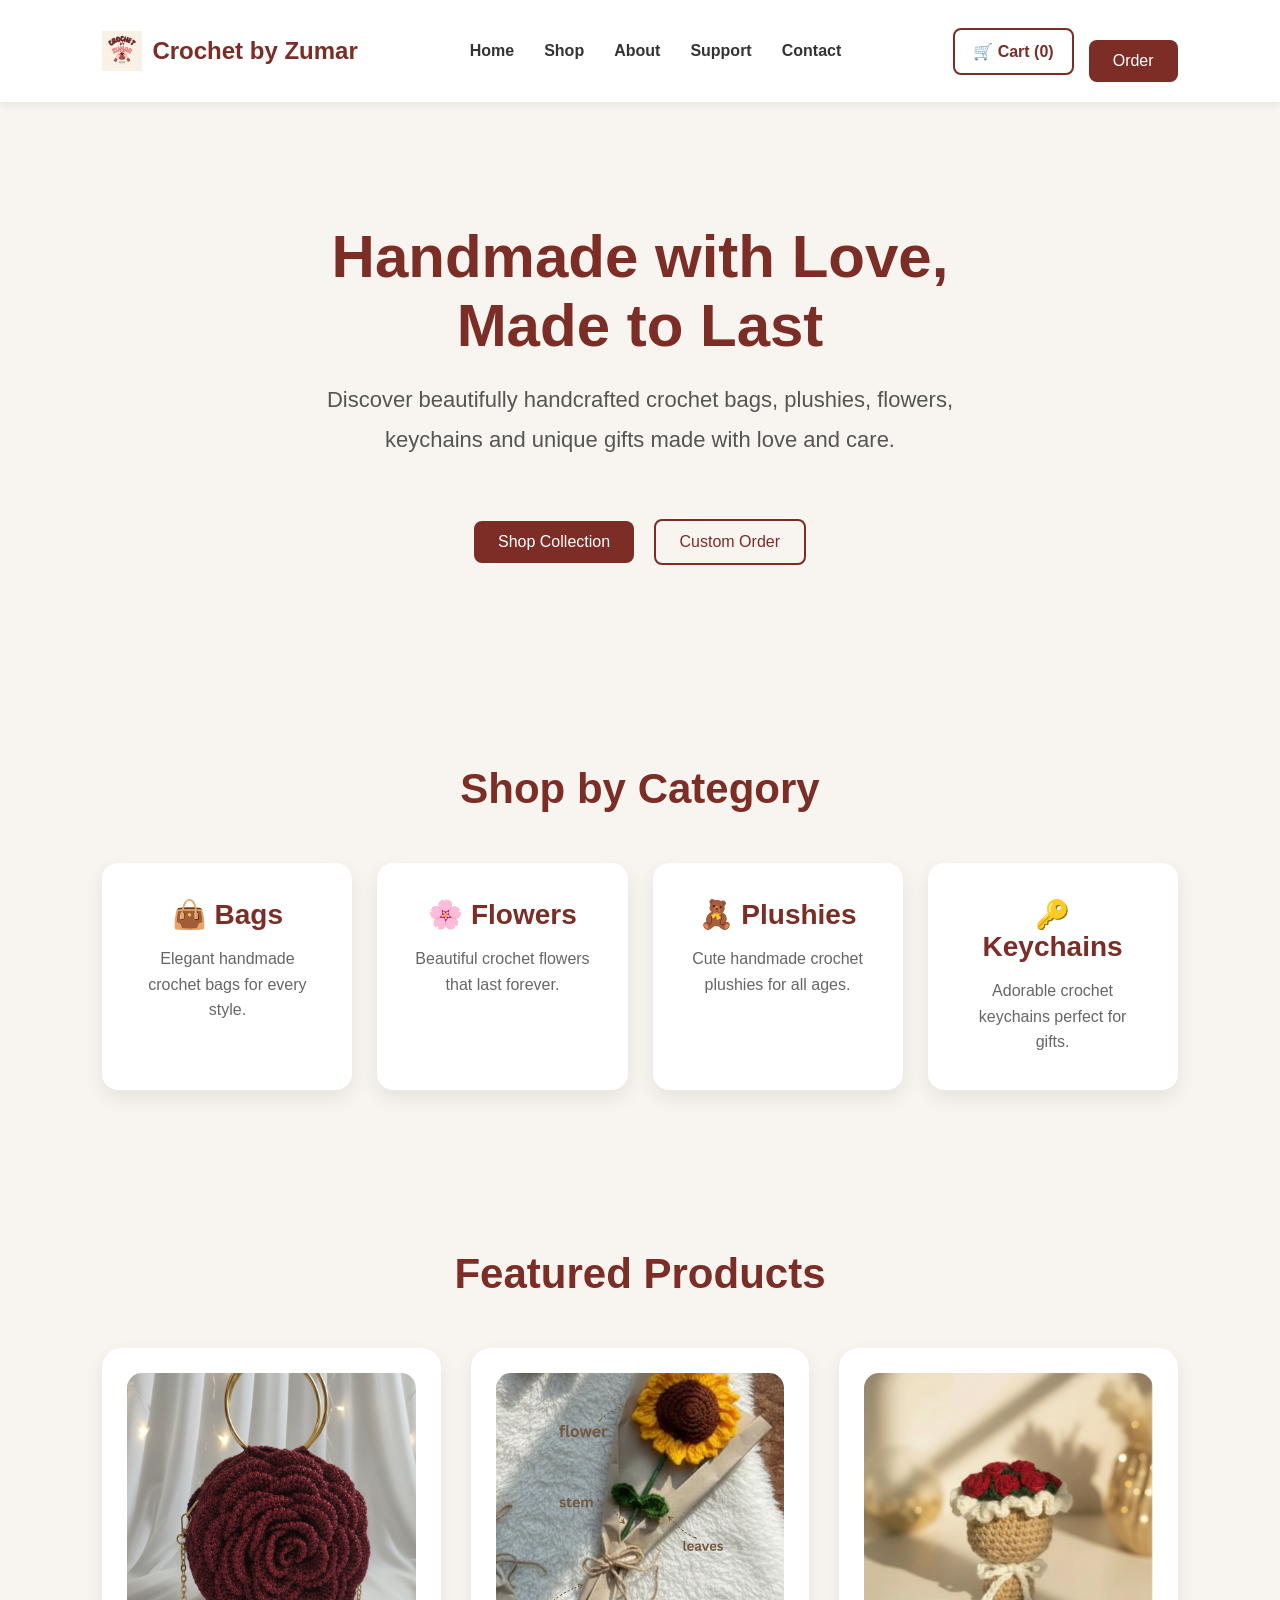
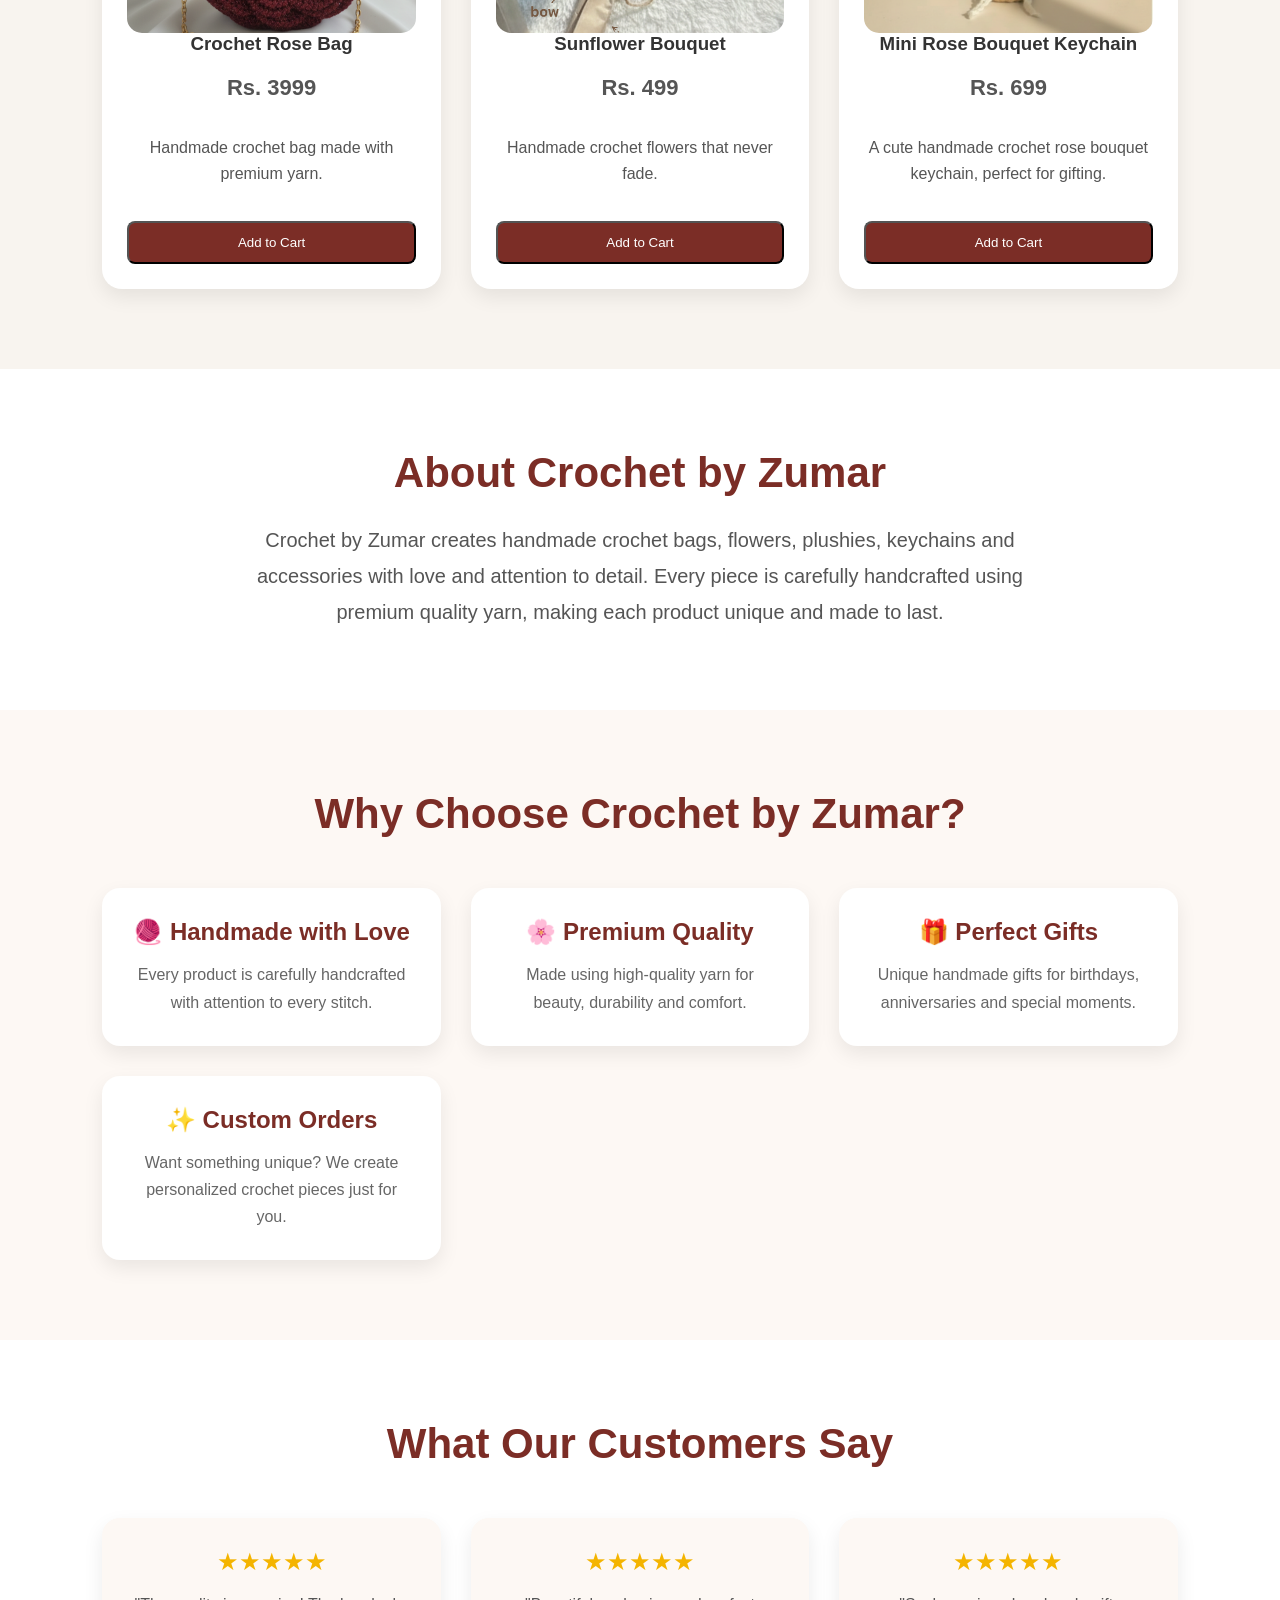
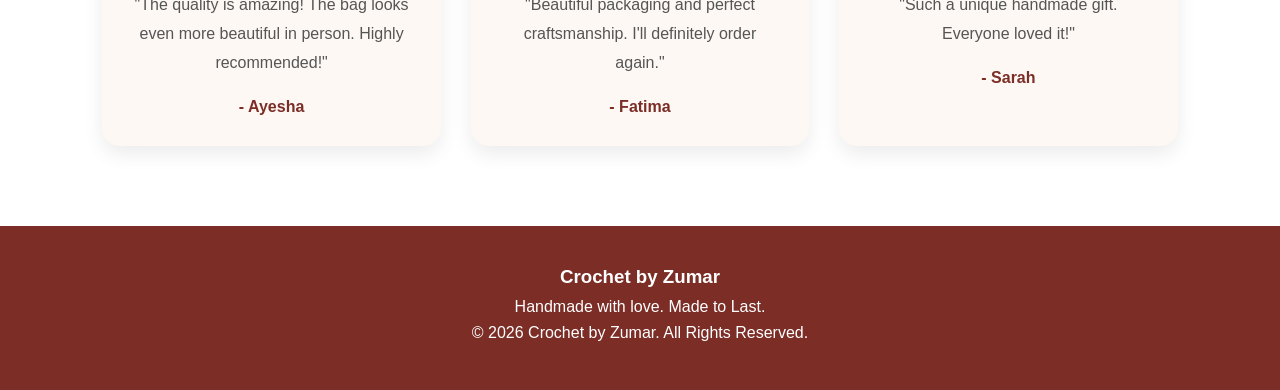
==== commit 3c5533ab: "Update index.html" ====
--- a/index.html
+++ b/index.html
@@ -135,14 +135,14 @@
 
                 <h3>Crochet Rose Bag</h3>
 
-                <p class="price">Rs. 2499</p>
+                <p class="price">Rs. 3999</p>
 
                 <p>
                     Handmade crochet bag made with premium yarn.
                 </p>
 <button class="btn add-to-cart"
 data-name="Crochet Rose Bag"
-data-price="2499">
+data-price="3999">
 Add to Cart
 </button>
 
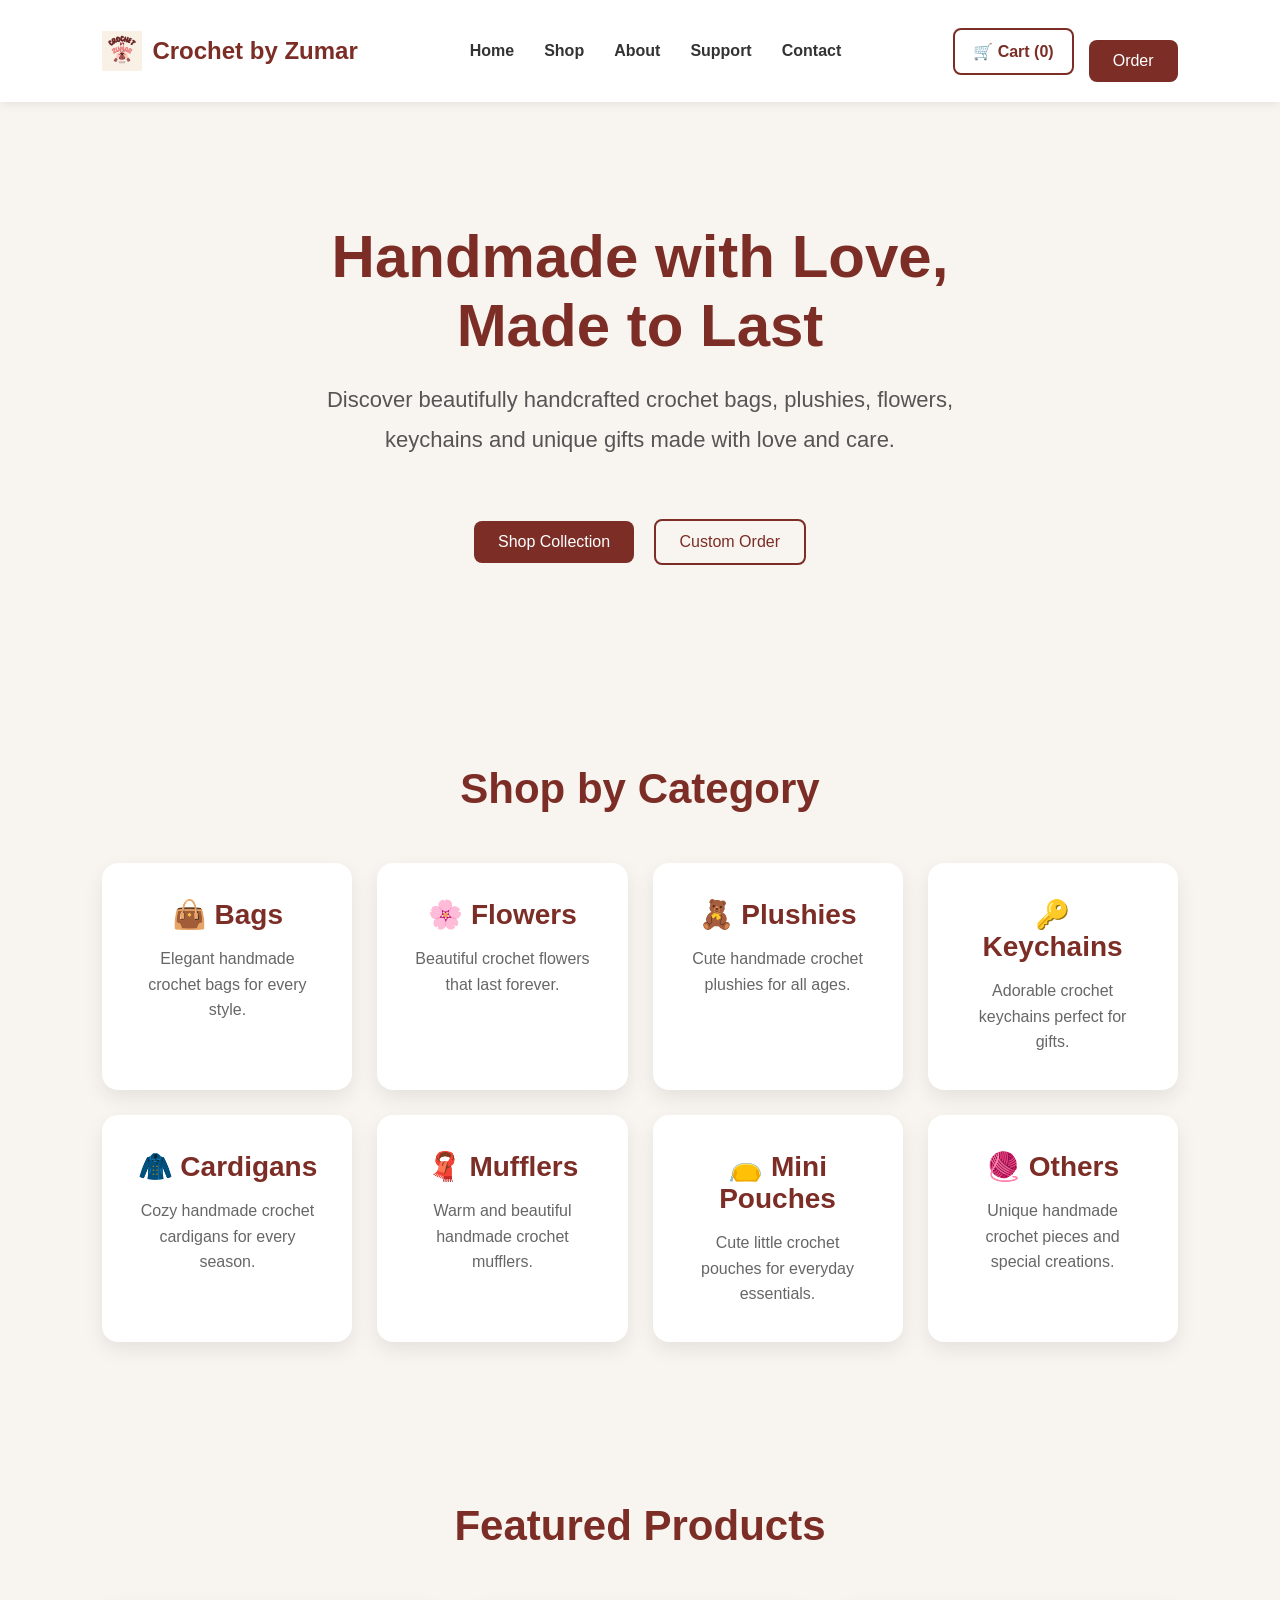
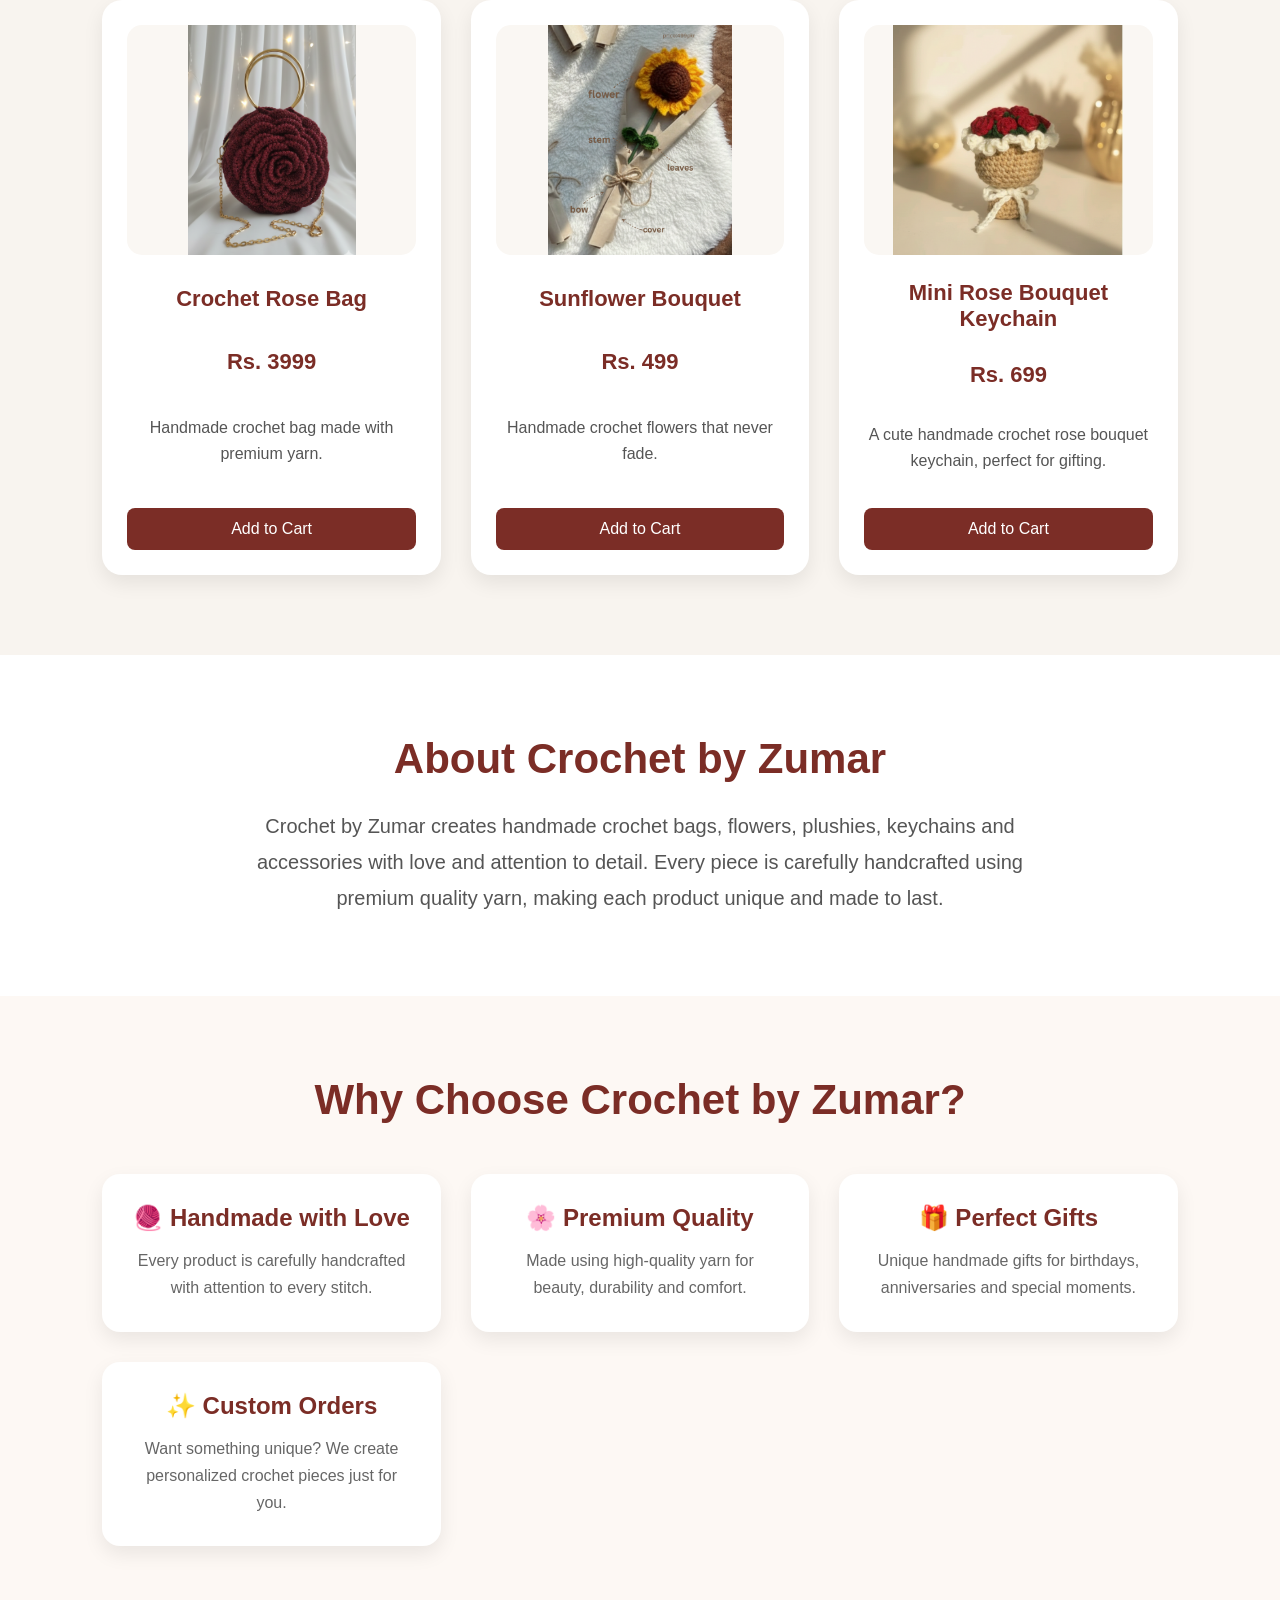
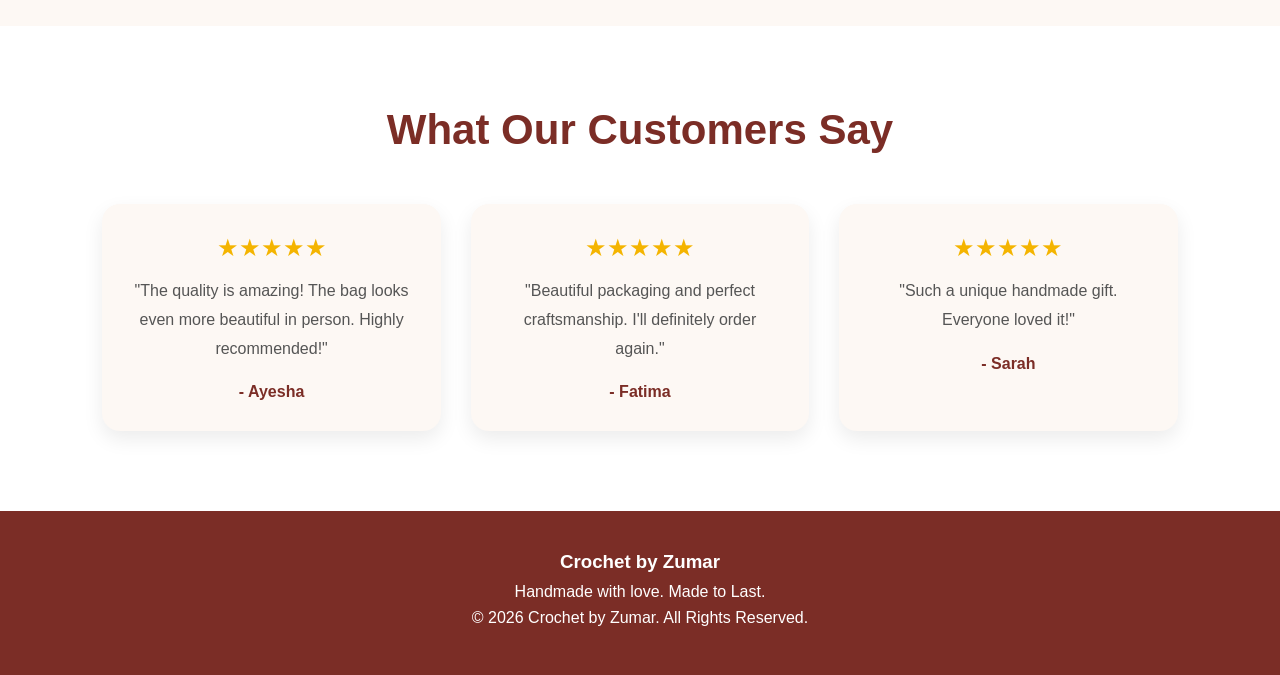
==== commit b9dd3a21: "Move website files to repository root" ====
--- a/index.html
+++ b/index.html
@@ -2,12 +2,14 @@
 <html lang="en">
 
 <head>
+
     <meta charset="UTF-8">
     <meta name="viewport" content="width=device-width, initial-scale=1.0">
 
     <title>Crochet by Zumar</title>
 
     <link rel="stylesheet" href="style.css">
+
 </head>
 
 <body>
@@ -21,33 +23,53 @@
             <span>Crochet by Zumar</span>
         </div>
 
-      <ul class="nav-links">
-    <li><a href="index.html">Home</a></li>
-    <li><a href="shop.html">Shop</a></li>
-    <li><a href="about.html">About</a></li>
-    <li><a href="support.html">Support</a></li>
-    <li><a href="contact.html">Contact</a></li>
-</ul>
+        <ul class="nav-links">
+
+            <li>
+                <a href="index.html">Home</a>
+            </li>
+
+            <li>
+                <a href="shop.html">Shop</a>
+            </li>
+
+            <li>
+                <a href="about.html">About</a>
+            </li>
+
+            <li>
+                <a href="support.html">Support</a>
+            </li>
+
+            <li>
+                <a href="contact.html">Contact</a>
+            </li>
+
+        </ul>
 
         <div class="nav-buttons">
 
-    <a href="cart.html" class="cart-btn">
-        🛒 Cart (<span id="cart-count">0</span>)
-    </a>
-
-    <a href="https://wa.me/923244691920" class="btn">
-        Order
-    </a>
-
-</div>
+            <a href="cart.html" class="cart-btn">
+                🛒 Cart (<span id="cart-count">0</span>)
+            </a>
+
+            <a href="https://wa.me/923244691920" class="btn">
+                Order
+            </a>
+
+        </div>
 
     </nav>
 
+
     <!-- Hero Section -->
 
     <header>
 
-        <h1>Handmade with Love,<br>Made to Last</h1>
+        <h1>
+            Handmade with Love,<br>
+            Made to Last
+        </h1>
 
         <p>
             Discover beautifully handcrafted crochet bags,
@@ -57,11 +79,11 @@
 
         <div class="hero-buttons">
 
-            <a href="#" class="btn">
+            <a href="shop.html" class="btn">
                 Shop Collection
             </a>
 
-            <a href="#" class="btn-outline">
+            <a href="contact.html" class="btn-outline">
                 Custom Order
             </a>
 
@@ -69,229 +91,384 @@
 
     </header>
 
-    <!-- Categories -->
-
-    <section class="categories">
-
-        <h2>Shop by Category</h2>
-
-        <div class="category-grid">
-
-            <div class="category-card">
-
-                <h3>👜 Bags</h3>
-
-                <p>
-                    Elegant handmade crochet bags for every style.
-                </p>
-
-            </div>
-
-            <div class="category-card">
-
-                <h3>🌸 Flowers</h3>
-
-                <p>
-                    Beautiful crochet flowers that last forever.
-                </p>
-
-            </div>
-
-            <div class="category-card">
-
-                <h3>🧸 Plushies</h3>
-
-                <p>
-                    Cute handmade crochet plushies for all ages.
-                </p>
-
-            </div>
-
-            <div class="category-card">
-
-                <h3>🔑 Keychains</h3>
-
-                <p>
-                    Adorable crochet keychains perfect for gifts.
-                </p>
-
-            </div>
+<!-- Categories -->
+
+<section class="categories">
+
+    <h2>Shop by Category</h2>
+
+    <div class="category-grid">
+
+
+        <a href="shop.html#bags" class="category-card">
+
+            <h3>👜 Bags</h3>
+
+            <p>
+                Elegant handmade crochet bags for every style.
+            </p>
+
+        </a>
+
+
+        <a href="shop.html#flowers" class="category-card">
+
+            <h3>🌸 Flowers</h3>
+
+            <p>
+                Beautiful crochet flowers that last forever.
+            </p>
+
+        </a>
+
+
+        <a href="shop.html#plushies" class="category-card">
+
+            <h3>🧸 Plushies</h3>
+
+            <p>
+                Cute handmade crochet plushies for all ages.
+            </p>
+
+        </a>
+
+
+        <a href="shop.html#keychains" class="category-card">
+
+            <h3>🔑 Keychains</h3>
+
+            <p>
+                Adorable crochet keychains perfect for gifts.
+            </p>
+
+        </a>
+
+<a href="shop.html#cardigans" class="category-card">
+
+    <h3>🧥 Cardigans</h3>
+
+    <p>
+        Cozy handmade crochet cardigans for every season.
+    </p>
+
+</a>
+
+
+<a href="shop.html#mufflers" class="category-card">
+
+    <h3>🧣 Mufflers</h3>
+
+    <p>
+        Warm and beautiful handmade crochet mufflers.
+    </p>
+
+</a>
+
+
+<a href="shop.html#mini-pouches" class="category-card">
+
+    <h3>👝 Mini Pouches</h3>
+
+    <p>
+        Cute little crochet pouches for everyday essentials.
+    </p>
+
+</a>
+
+
+<a href="shop.html#others" class="category-card">
+
+    <h3>🧶 Others</h3>
+
+    <p>
+        Unique handmade crochet pieces and special creations.
+    </p>
+
+</a>
+    </div>
+
+</section>
+    <!-- Featured Products -->
+
+    <section class="products">
+
+        <h2>Featured Products</h2>
+
+        <div class="product-grid">
+
+
+            <!-- Rose Bag -->
+
+            <div class="product-card">
+
+                <img
+                    src="images/rose-bag.png"
+                    alt="Crochet Rose Bag"
+                    class="product-image"
+                >
+
+                <h3>Crochet Rose Bag</h3>
+
+                <p class="price">
+                    Rs. 3999
+                </p>
+
+                <p>
+                    Handmade crochet bag made with premium yarn.
+                </p>
+
+                <button
+                    class="btn add-to-cart"
+                    data-name="Crochet Rose Bag"
+                    data-price="3999"
+                >
+                    Add to Cart
+                </button>
+
+            </div>
+
+
+            <!-- Sunflower Bouquet -->
+
+            <div class="product-card">
+
+                <img
+                    src="images/sunflower-bouquet.png"
+                    alt="Sunflower Bouquet"
+                    class="product-image"
+                >
+
+                <h3>Sunflower Bouquet</h3>
+
+                <p class="price">
+                    Rs. 499
+                </p>
+
+                <p>
+                    Handmade crochet flowers that never fade.
+                </p>
+
+                <button
+                    class="btn add-to-cart"
+                    data-name="Sunflower Bouquet"
+                    data-price="499"
+                >
+                    Add to Cart
+                </button>
+
+            </div>
+
+            <!-- Mini Rose Bouquet Keychain -->
+
+            <div class="product-card">
+
+                <img
+                    src="images/mini-rose-bouquet.png"
+                    alt="Mini Rose Bouquet Keychain"
+                    class="product-image"
+                >
+
+                <h3>Mini Rose Bouquet Keychain</h3>
+
+                <p class="price">
+                    Rs. 699
+                </p>
+
+                <p>
+                    A cute handmade crochet rose bouquet keychain,
+                    perfect for gifting.
+                </p>
+
+                <button
+                    class="btn add-to-cart"
+                    data-name="Mini Rose Bouquet Keychain"
+                    data-price="699"
+                >
+                    Add to Cart
+                </button>
+
+            </div>
+
 
         </div>
 
     </section>
 
-    <!-- Featured Products -->
-
-    <section class="products">
-
-        <h2>Featured Products</h2>
-
-        <div class="product-grid">
-
-            <div class="product-card">
-
-                <img src="images/rose-bag.png" alt="Crochet Rose Bag" class="product-image">
-
-                <h3>Crochet Rose Bag</h3>
-
-                <p class="price">Rs. 3999</p>
-
-                <p>
-                    Handmade crochet bag made with premium yarn.
-                </p>
-<button class="btn add-to-cart"
-data-name="Crochet Rose Bag"
-data-price="3999">
-Add to Cart
-</button>
-
-            </div>
-
-            <div class="product-card">
-
-                <img src="images/sunflower-bouquet.png" alt="Sunflower Bouquet" class="product-image">
-
-                <h3>Sunflower Bouquet</h3>
-
-                <p class="price">Rs. 499</p>
-
-                <p>
-                    Handmade crochet flowers that never fade.
-                </p>
-
-               <button class="btn add-to-cart"
-data-name="Sunflower Bouquet"
-data-price="499">
-Add to Cart
-</button>
-
-            </div>
-
-            <div class="product-card">
-
-                <img src="images/mini-rose-bouquet.png" alt="Mini Rose Bouquet Keychain" class="product-image">
-
-                <h3>Mini Rose Bouquet Keychain</h3>
-
-                <p class="price">Rs. 699</p>
-
-                <p>
-                    A cute handmade crochet rose bouquet keychain, perfect for gifting.
-                </p>
-
-                <button class="btn add-to-cart"
-data-name="Mini Rose Bouquet"
-data-price="699">
-Add to Cart
-</button>
-
-            </div>
+
+    <!-- About -->
+
+    <section class="about">
+
+        <div class="about-content">
+
+            <h2>About Crochet by Zumar</h2>
+
+            <p>
+                Crochet by Zumar creates handmade crochet bags,
+                flowers, plushies, keychains and accessories with
+                love and attention to detail. Every piece is carefully
+                handcrafted using premium quality yarn, making each
+                product unique and made to last.
+            </p>
 
         </div>
 
     </section>
 
-    <!-- About -->
-
-    <section class="about">
-
-        <div class="about-content">
-
-            <h2>About Crochet by Zumar</h2>
-
-            <p>
-                Crochet by Zumar creates handmade crochet bags, flowers, plushies,
-                keychains and accessories with love and attention to detail.
-                Every piece is carefully handcrafted using premium quality yarn,
-                making each product unique and made to last.
-            </p>
+
+    <!-- Why Choose Us -->
+
+    <section class="why-us">
+
+        <h2>Why Choose Crochet by Zumar?</h2>
+
+        <div class="why-grid">
+
+
+            <div class="why-card">
+
+                <h3>🧶 Handmade with Love</h3>
+
+                <p>
+                    Every product is carefully handcrafted with
+                    attention to every stitch.
+                </p>
+
+            </div>
+
+
+            <div class="why-card">
+
+                <h3>🌸 Premium Quality</h3>
+
+                <p>
+                    Made using high-quality yarn for beauty,
+                    durability and comfort.
+                </p>
+
+            </div>
+
+
+            <div class="why-card">
+
+                <h3>🎁 Perfect Gifts</h3>
+
+                <p>
+                    Unique handmade gifts for birthdays,
+                    anniversaries and special moments.
+                </p>
+
+            </div>
+
+
+            <div class="why-card">
+
+                <h3>✨ Custom Orders</h3>
+
+                <p>
+                    Want something unique? We create personalized
+                    crochet pieces just for you.
+                </p>
+
+            </div>
+
 
         </div>
 
     </section>
 
-    <!-- Why Choose Us -->
-
-    <section class="why-us">
-
-        <h2>Why Choose Crochet by Zumar?</h2>
-
-        <div class="why-grid">
-
-            <div class="why-card">
-                <h3>🧶 Handmade with Love</h3>
-                <p>Every product is carefully handcrafted with attention to every stitch.</p>
-            </div>
-
-            <div class="why-card">
-                <h3>🌸 Premium Quality</h3>
-                <p>Made using high-quality yarn for beauty, durability and comfort.</p>
-            </div>
-
-            <div class="why-card">
-                <h3>🎁 Perfect Gifts</h3>
-                <p>Unique handmade gifts for birthdays, anniversaries and special moments.</p>
-            </div>
-
-            <div class="why-card">
-                <h3>✨ Custom Orders</h3>
-                <p>Want something unique? We create personalized crochet pieces just for you.</p>
-            </div>
+
+    <!-- Customer Reviews -->
+
+    <section class="reviews">
+
+        <h2>What Our Customers Say</h2>
+
+        <div class="review-grid">
+
+
+            <div class="review-card">
+
+                <div class="stars">
+                    ★★★★★
+                </div>
+
+                <p>
+                    "The quality is amazing! The bag looks even more
+                    beautiful in person. Highly recommended!"
+                </p>
+
+                <h4>
+                    - Ayesha
+                </h4>
+
+            </div>
+
+
+            <div class="review-card">
+
+                <div class="stars">
+                    ★★★★★
+                </div>
+
+                <p>
+                    "Beautiful packaging and perfect craftsmanship.
+                    I'll definitely order again."
+                </p>
+
+                <h4>
+                    - Fatima
+                </h4>
+
+            </div>
+
+
+            <div class="review-card">
+
+                <div class="stars">
+                    ★★★★★
+                </div>
+
+                <p>
+                    "Such a unique handmade gift.
+                    Everyone loved it!"
+                </p>
+
+                <h4>
+                    - Sarah
+                </h4>
+
+            </div>
+
 
         </div>
 
     </section>
 
-    <!-- Customer Reviews -->
-
-    <section class="reviews">
-
-        <h2>What Our Customers Say</h2>
-
-        <div class="review-grid">
-
-            <div class="review-card">
-                <div class="stars">★★★★★</div>
-                <p>
-                    "The quality is amazing! The bag looks even more beautiful in person.
-                    Highly recommended!"
-                </p>
-                <h4>- Ayesha</h4>
-            </div>
-
-            <div class="review-card">
-                <div class="stars">★★★★★</div>
-                <p>
-                    "Beautiful packaging and perfect craftsmanship. I'll definitely order again."
-                </p>
-                <h4>- Fatima</h4>
-            </div>
-
-            <div class="review-card">
-                <div class="stars">★★★★★</div>
-                <p>
-                    "Such a unique handmade gift. Everyone loved it!"
-                </p>
-                <h4>- Sarah</h4>
-            </div>
-
-        </div>
-
-    </section>
 
     <!-- Footer -->
 
     <footer>
 
-        <h3>Crochet by Zumar</h3>
-
-        <p>Handmade with love. Made to Last.</p>
-
-        <p>&copy; 2026 Crochet by Zumar. All Rights Reserved.</p>
+        <h3>
+            Crochet by Zumar
+        </h3>
+
+        <p>
+            Handmade with love. Made to Last.
+        </p>
+
+        <p>
+            &copy; 2026 Crochet by Zumar. All Rights Reserved.
+        </p>
 
     </footer>
-<script src="js/script.js"></script>
+
+
+    <!-- JavaScript -->
+
+    <script src="js/script.js"></script>
+
 </body>
 
-</html>
+</html>
--- a/style.css
+++ b/style.css
@@ -1,763 +1,1552 @@
-/* General */
-
-*{
-    margin:0;
-    padding:0;
-    box-sizing:border-box;
-}
-
-body{
-    font-family:Arial,sans-serif;
-    background:#f8f4ef;
-    color:#333;
-    overflow-x:hidden;
-}
-
-/* Navigation */
-
-nav{
-
-    display:flex;
-
-    justify-content:space-between;
-
-    align-items:center;
-
-    padding:20px 8%;
-
-    background:white;
-
-    position:sticky;
-
-    top:0;
-
-    box-shadow:0 2px 10px rgba(0,0,0,.08);
-
-    flex-wrap:wrap;
-
-    gap:15px;
-
-}
-
-.logo{
-
-    display:flex;
-
-    align-items:center;
-
-    gap:10px;
-
-    font-size:24px;
-
-    font-weight:bold;
-
-    color:#7b2d26;
-
-}
-
-.logo img{
-
-    height:40px;
-
-    width:40px;
-
-    object-fit:contain;
-
-}
-
-.nav-links{
-
-    display:flex;
-
-    list-style:none;
-
-    gap:30px;
-
-    flex-wrap:wrap;
-
-}
-
-.nav-links a{
-
-    text-decoration:none;
-
-    color:#333;
-
-    font-weight:bold;
-
-}
-
-.nav-links a:hover{
-
-    color:#7b2d26;
-
-}
-
-/* Buttons */
-
-.btn{
-    display:inline-block;
-    background:#7b2d26;
-    color:white;
-    padding:12px 24px;
-    border-radius:8px;
-    text-decoration:none;
-    transition:.3s;
-    margin-top:20px;
-}
-
-.btn:hover{
-
-    background:#5d201c;
-
-}
-
-.btn-outline{
-
-    display:inline-block;
-
-    border:2px solid #7b2d26;
-
-    color:#7b2d26;
-
-    padding:12px 24px;
-
-    border-radius:8px;
-
-    text-decoration:none;
-
-    margin-left:15px;
-
-    margin-top:20px;
-
-    transition:.3s;
-
-}
-
-.btn-outline:hover{
-
-    background:#7b2d26;
-
-    color:white;
-
-}
-
-/* Hero */
-
-header{
-
-    text-align:center;
-
-    padding:120px 20px;
-
-}
-
-header h1{
-
-    font-size:60px;
-
-    color:#7b2d26;
-
-    margin-bottom:20px;
-
-}
-
-header p{
-
-    max-width:700px;
-
-    margin:auto;
-
-    font-size:22px;
-
-    line-height:1.8;
-
-    color:#555;
-
-}
-
-.hero-buttons{
-
-    margin-top:40px;
-
-}
-
-/* Categories */
-
-.categories{
-
-    padding:80px 8%;
-
-    text-align:center;
-
-}
-
-.categories h2{
-
-    font-size:42px;
-
-    color:#7b2d26;
-
-    margin-bottom:50px;
-
-}
-
-.category-grid{
-
-    display:grid;
-
-    grid-template-columns:repeat(auto-fit,minmax(230px,1fr));
-
-    gap:25px;
-
-}
-
-.category-card{
-
-    background:white;
-
-    padding:35px;
-
-    border-radius:16px;
-
-    box-shadow:0 8px 20px rgba(0,0,0,.08);
-
-    transition:.3s;
-
-}
-
-.category-card:hover{
-
-    transform:translateY(-10px);
-
-}
-
-.category-card h3{
-
-    font-size:28px;
-
-    color:#7b2d26;
-
-    margin-bottom:15px;
-
-}
-
-.category-card p{
-
-    color:#666;
-
-    line-height:1.6;
-
-}
-
-/* Products */
-
-.products{
-
-    padding:80px 8%;
-
-    text-align:center;
-
-}
-
-.products h2{
-
-    font-size:42px;
-
-    color:#7b2d26;
-
-    margin-bottom:50px;
-
-}
-
-.product-grid{
-
-    display:grid;
-
-    grid-template-columns:repeat(auto-fit,minmax(280px,1fr));
-
-    gap:30px;
-
-}
-
-.product-card{
-    background:white;
-    border-radius:20px;
-    padding:25px;
-    text-align:center;
-    box-shadow:0 8px 20px rgba(0,0,0,.08);
-    display:flex;
-    flex-direction:column;
-    justify-content:space-between;
-    transition:all .3s ease;
-}
-
-.product-image{
-    width:100%;
-    height:260px;
-    object-fit:cover;
-    border-radius:15px;
-    display:block;
-    transition:transform .3s ease;
-}
-.product-card p{
-    margin:15px 0;
-    line-height:1.7;
-    color:#555;
-}
-
-.product-card:hover .product-image{
-    transform:scale(1.05);
-}
-
-.price{
-    color:#7b2d26;
-    font-size:22px;
-    font-weight:bold;
-    margin:15px 0;
-}
-
-.product-card p{
-    margin-bottom:15px;
-    line-height:1.6;
-}
-
-.product-card:hover{
-    transform:translateY(-8px);
-    box-shadow:0 15px 35px rgba(0,0,0,.15);
-}
-
-/* About */
-
-.about{
-    padding:80px 8%;
-    background:#fff;
-    text-align:center;
-}
-
-.about-content{
-    max-width:800px;
-    margin:auto;
-}
-
-.about h2{
-    font-size:42px;
-    color:#7b2d26;
-    margin-bottom:25px;
-}
-
-.about p{
-    font-size:20px;
-    line-height:1.8;
-    color:#555;
-}
-
-/* Footer */
-
-footer{
-    background:#7b2d26;
-    color:white;
-    text-align:center;
-    padding:40px 20px;
-}
-
-footer h3{
-    margin-bottom:10px;
-}
-
-footer p{
-    margin:8px 0;
-}
-
-/* Responsive */
-
-@media (max-width: 768px){
-
-    header h1{
-        font-size:38px;
-    }
-
-    header p{
-        font-size:18px;
-    }
-
-    .nav-links{
-        gap:15px;
-        justify-content:center;
+/* ===========================
+   GENERAL
+=========================== */
+
+* {
+    margin: 0;
+    padding: 0;
+    box-sizing: border-box;
+}
+
+body {
+    font-family: Arial, sans-serif;
+    background: #f8f4ef;
+    color: #333;
+    overflow-x: hidden;
+}
+
+
+/* ===========================
+   NAVIGATION
+=========================== */
+
+nav {
+    display: flex;
+    justify-content: space-between;
+    align-items: center;
+    padding: 20px 8%;
+    background: white;
+    position: sticky;
+    top: 0;
+    z-index: 1000;
+    box-shadow: 0 2px 10px rgba(0, 0, 0, 0.08);
+    flex-wrap: wrap;
+    gap: 15px;
+}
+
+.logo {
+    display: flex;
+    align-items: center;
+    gap: 10px;
+    font-size: 24px;
+    font-weight: bold;
+    color: #7b2d26;
+}
+
+.logo img {
+    width: 40px;
+    height: 40px;
+    object-fit: contain;
+}
+
+.nav-links {
+    display: flex;
+    list-style: none;
+    gap: 30px;
+    flex-wrap: wrap;
+}
+
+.nav-links a {
+    text-decoration: none;
+    color: #333;
+    font-weight: bold;
+}
+
+.nav-links a:hover {
+    color: #7b2d26;
+}
+
+.nav-buttons {
+    display: flex;
+    align-items: center;
+    gap: 15px;
+}
+
+.cart-btn {
+    background: white;
+    color: #7b2d26;
+    border: 2px solid #7b2d26;
+    padding: 12px 18px;
+    border-radius: 8px;
+    text-decoration: none;
+    font-weight: bold;
+    transition: 0.3s;
+}
+
+.cart-btn:hover {
+    background: #7b2d26;
+    color: white;
+}
+
+
+/* ===========================
+   BUTTONS
+=========================== */
+
+.btn {
+    display: inline-block;
+    background: #7b2d26;
+    color: white;
+    padding: 12px 24px;
+    border-radius: 8px;
+    text-decoration: none;
+    transition: 0.3s;
+    margin-top: 20px;
+    border: none;
+    cursor: pointer;
+    font-size: 16px;
+}
+
+.btn:hover {
+    background: #5d201c;
+}
+
+.btn-outline {
+    display: inline-block;
+    border: 2px solid #7b2d26;
+    color: #7b2d26;
+    padding: 12px 24px;
+    border-radius: 8px;
+    text-decoration: none;
+    margin-left: 15px;
+    margin-top: 20px;
+    transition: 0.3s;
+}
+
+.btn-outline:hover {
+    background: #7b2d26;
+    color: white;
+}
+
+
+/* ===========================
+   HERO / HEADER
+=========================== */
+
+header {
+    text-align: center;
+    padding: 120px 20px;
+}
+
+header h1 {
+    font-size: 60px;
+    color: #7b2d26;
+    margin-bottom: 20px;
+}
+
+header p {
+    max-width: 700px;
+    margin: auto;
+    font-size: 22px;
+    line-height: 1.8;
+    color: #555;
+}
+
+.hero-buttons {
+    margin-top: 40px;
+}
+
+
+/* ===========================
+   CATEGORIES
+=========================== */
+
+.categories {
+    padding: 80px 8%;
+    text-align: center;
+}
+
+.categories h2 {
+    font-size: 42px;
+    color: #7b2d26;
+    margin-bottom: 50px;
+}
+
+.category-grid {
+    display: grid;
+    grid-template-columns: repeat(auto-fit, minmax(230px, 1fr));
+    gap: 25px;
+}
+
+.category-card {
+    display: block;
+    background: white;
+    padding: 35px;
+    border-radius: 16px;
+    box-shadow: 0 8px 20px rgba(0, 0, 0, 0.08);
+    transition: 0.3s;
+    text-decoration: none;
+    color: inherit;
+}
+
+.category-card:hover {
+    transform: translateY(-10px);
+}
+
+.category-card h3 {
+    font-size: 28px;
+    color: #7b2d26;
+    margin-bottom: 15px;
+}
+
+.category-card p {
+    color: #666;
+    line-height: 1.6;
+}
+
+
+/* ===========================
+   PRODUCTS
+=========================== */
+
+.products {
+    padding: 80px 8%;
+    text-align: center;
+}
+
+.products h2 {
+    font-size: 42px;
+    color: #7b2d26;
+    margin-bottom: 50px;
+}
+
+.product-grid {
+    display: grid;
+    grid-template-columns: repeat(auto-fit, minmax(280px, 1fr));
+    gap: 30px;
+}
+
+.product-card {
+    background: white;
+    border-radius: 20px;
+    padding: 25px;
+    text-align: center;
+    box-shadow: 0 8px 20px rgba(0, 0, 0, 0.08);
+    display: flex;
+    flex-direction: column;
+    justify-content: space-between;
+    transition: all 0.3s ease;
+}
+
+.product-card:hover {
+    transform: translateY(-8px);
+    box-shadow: 0 15px 35px rgba(0, 0, 0, 0.15);
+}
+
+
+/* ===========================
+   PRODUCT IMAGES - FIXED
+=========================== */
+
+.product-image {
+    width: 100%;
+    height: 280px;
+    object-fit: contain;
+    object-position: center;
+    display: block;
+    border-radius: 15px;
+    margin: 0 auto 15px;
+    background: #faf7f3;
+    transition: transform 0.3s ease;
+}
+
+.product-card:hover .product-image {
+    transform: scale(1.03);
+}
+
+
+/* ===========================
+   PRODUCT TEXT
+=========================== */
+
+.product-card h3 {
+    color: #7b2d26;
+    font-size: 22px;
+    margin: 10px 0;
+}
+
+.product-card p {
+    margin: 15px 0;
+    line-height: 1.6;
+    color: #555;
+}
+
+.price {
+    color: #7b2d26 !important;
+    font-size: 22px;
+    font-weight: bold;
+    margin: 15px 0;
+}
+
+
+/* ===========================
+   ABOUT
+=========================== */
+
+.about {
+    padding: 80px 8%;
+    background: #fff;
+    text-align: center;
+}
+
+.about-content {
+    max-width: 800px;
+    margin: auto;
+}
+
+.about h2 {
+    font-size: 42px;
+    color: #7b2d26;
+    margin-bottom: 25px;
+}
+
+.about p {
+    font-size: 20px;
+    line-height: 1.8;
+    color: #555;
+}
+
+
+/* ===========================
+   WHY CHOOSE US
+=========================== */
+
+.why-us {
+    padding: 80px 8%;
+    background: #fdf8f4;
+    text-align: center;
+}
+
+.why-us h2 {
+    font-size: 42px;
+    color: #7b2d26;
+    margin-bottom: 50px;
+}
+
+.why-grid {
+    display: grid;
+    grid-template-columns: repeat(auto-fit, minmax(250px, 1fr));
+    gap: 30px;
+}
+
+.why-card {
+    background: #fff;
+    padding: 30px;
+    border-radius: 18px;
+    box-shadow: 0 8px 20px rgba(0, 0, 0, 0.08);
+    transition: 0.3s;
+}
+
+.why-card:hover {
+    transform: translateY(-10px);
+    box-shadow: 0 15px 30px rgba(0, 0, 0, 0.12);
+}
+
+.why-card h3 {
+    color: #7b2d26;
+    margin-bottom: 15px;
+    font-size: 24px;
+}
+
+.why-card p {
+    color: #666;
+    line-height: 1.7;
+}
+
+
+/* ===========================
+   REVIEWS
+=========================== */
+
+.reviews {
+    padding: 80px 8%;
+    background: #fff;
+    text-align: center;
+}
+
+.reviews h2 {
+    font-size: 42px;
+    color: #7b2d26;
+    margin-bottom: 50px;
+}
+
+.review-grid {
+    display: grid;
+    grid-template-columns: repeat(auto-fit, minmax(280px, 1fr));
+    gap: 30px;
+}
+
+.review-card {
+    background: #fdf8f4;
+    padding: 30px;
+    border-radius: 18px;
+    box-shadow: 0 8px 20px rgba(0, 0, 0, 0.08);
+    transition: 0.3s;
+}
+
+.review-card:hover {
+    transform: translateY(-8px);
+}
+
+.stars {
+    color: #f4b400;
+    font-size: 24px;
+    margin-bottom: 15px;
+}
+
+.review-card p {
+    color: #555;
+    line-height: 1.8;
+    margin-bottom: 20px;
+}
+
+.review-card h4 {
+    color: #7b2d26;
+}
+
+
+/* ===========================
+   SHOP HEADER
+=========================== */
+
+.shop-header {
+    padding: 80px 20px;
+    text-align: center;
+    background: #fdf8f4;
+}
+
+.shop-header h1 {
+    font-size: 52px;
+    color: #7b2d26;
+    margin-bottom: 20px;
+}
+
+.shop-header p {
+    font-size: 20px;
+    color: #666;
+}
+
+
+/* ===========================
+   ABOUT PAGE
+=========================== */
+
+.about-hero {
+    background: #fdf8f4;
+    text-align: center;
+    padding: 90px 20px;
+}
+
+.about-hero h1 {
+    font-size: 52px;
+    color: #7b2d26;
+    margin-bottom: 20px;
+}
+
+.about-hero p {
+    max-width: 700px;
+    margin: auto;
+    font-size: 20px;
+    line-height: 1.8;
+    color: #666;
+}
+
+.about-section {
+    max-width: 900px;
+    margin: 70px auto;
+    padding: 0 20px;
+}
+
+.about-section h2 {
+    color: #7b2d26;
+    font-size: 36px;
+    margin-bottom: 20px;
+}
+
+.about-section p {
+    color: #555;
+    line-height: 1.9;
+    font-size: 18px;
+}
+
+
+/* ===========================
+   SUPPORT PAGE
+=========================== */
+
+.support-hero {
+    background: #fdf8f4;
+    text-align: center;
+    padding: 90px 20px;
+}
+
+.support-hero h1 {
+    font-size: 52px;
+    color: #7b2d26;
+    margin-bottom: 25px;
+}
+
+.support-hero p {
+    max-width: 760px;
+    margin: auto;
+    font-size: 20px;
+    line-height: 1.9;
+    color: #666;
+}
+
+.support-options {
+    display: grid;
+    grid-template-columns: repeat(auto-fit, minmax(280px, 1fr));
+    gap: 30px;
+    padding: 80px 8%;
+}
+
+.support-box {
+    background: white;
+    padding: 35px;
+    border-radius: 20px;
+    text-align: center;
+    box-shadow: 0 8px 20px rgba(0, 0, 0, 0.08);
+    transition: 0.3s;
+}
+
+.support-box:hover {
+    transform: translateY(-10px);
+    box-shadow: 0 18px 35px rgba(0, 0, 0, 0.15);
+}
+
+.support-box h2 {
+    color: #7b2d26;
+    margin-bottom: 15px;
+}
+
+.support-box h3 {
+    font-size: 34px;
+    color: #7b2d26;
+    margin-bottom: 20px;
+}
+
+.support-box p {
+    color: #555;
+    line-height: 1.8;
+    margin-bottom: 25px;
+}
+
+.thank-you {
+    text-align: center;
+    padding: 80px 20px;
+    background: #fdf8f4;
+}
+
+.thank-you h2 {
+    color: #7b2d26;
+    margin-bottom: 20px;
+    font-size: 40px;
+}
+
+.thank-you p {
+    max-width: 750px;
+    margin: auto;
+    color: #666;
+    line-height: 1.9;
+    font-size: 19px;
+}
+
+.support-payment {
+    text-align: center;
+    padding: 0 20px 20px;
+}
+
+.support-payment p {
+    display: inline-block;
+    background: white;
+    padding: 15px 30px;
+    border-radius: 12px;
+    font-size: 18px;
+    color: #7b2d26;
+    box-shadow: 0 8px 20px rgba(0, 0, 0, 0.06);
+}
+
+
+/* ===========================
+   CONTACT PAGE
+=========================== */
+
+.contact-hero {
+    background: #fdf8f4;
+    text-align: center;
+    padding: 90px 20px;
+}
+
+.contact-hero h1 {
+    color: #7b2d26;
+    font-size: 50px;
+    margin-bottom: 20px;
+}
+
+.contact-hero p {
+    max-width: 700px;
+    margin: auto;
+    color: #666;
+    font-size: 20px;
+    line-height: 1.8;
+}
+
+.contact-container {
+    display: grid;
+    grid-template-columns: repeat(auto-fit, minmax(320px, 1fr));
+    gap: 30px;
+    padding: 80px 8%;
+}
+
+.contact-card {
+    background: white;
+    padding: 35px;
+    border-radius: 20px;
+    box-shadow: 0 8px 20px rgba(0, 0, 0, 0.08);
+}
+
+.contact-card h2 {
+    color: #7b2d26;
+    margin-bottom: 25px;
+}
+
+.contact-card p {
+    margin-bottom: 18px;
+    color: #555;
+}
+
+form {
+    display: flex;
+    flex-direction: column;
+}
+
+input,
+textarea {
+    margin-bottom: 20px;
+    padding: 15px;
+    border: 1px solid #ddd;
+    border-radius: 10px;
+    font-size: 16px;
+}
+
+textarea {
+    height: 150px;
+    resize: vertical;
+}
+
+
+/* ===========================
+   CART
+=========================== */
+
+#cart-items {
+    max-width: 900px;
+    margin: 50px auto;
+    padding: 0 20px;
+}
+
+.cart-empty {
+    text-align: center;
+    background: white;
+    padding: 50px 30px;
+    border-radius: 20px;
+    box-shadow: 0 8px 20px rgba(0, 0, 0, 0.08);
+}
+
+.cart-empty h2 {
+    color: #7b2d26;
+    margin-bottom: 15px;
+}
+
+.cart-empty p {
+    color: #666;
+    margin-bottom: 20px;
+}
+
+.cart-item {
+    background: white;
+    padding: 25px;
+    margin-bottom: 20px;
+    border-radius: 18px;
+    box-shadow: 0 8px 20px rgba(0, 0, 0, 0.08);
+    display: flex;
+    align-items: center;
+    justify-content: space-between;
+    gap: 20px;
+    flex-wrap: wrap;
+}
+
+.cart-product-info {
+    flex: 1;
+    text-align: left;
+}
+
+.cart-product-info h3 {
+    color: #7b2d26;
+    margin-bottom: 8px;
+}
+
+.cart-product-info p {
+    color: #666;
+}
+
+.quantity-controls {
+    display: flex;
+    align-items: center;
+    gap: 12px;
+}
+
+.quantity-btn {
+    width: 38px;
+    height: 38px;
+    border: 2px solid #7b2d26;
+    background: white;
+    color: #7b2d26;
+    border-radius: 8px;
+    font-size: 20px;
+    font-weight: bold;
+    cursor: pointer;
+}
+
+.quantity-btn:hover {
+    background: #7b2d26;
+    color: white;
+}
+
+.quantity {
+    min-width: 25px;
+    text-align: center;
+    font-weight: bold;
+    font-size: 18px;
+}
+
+.cart-subtotal {
+    color: #7b2d26;
+    font-size: 18px;
+}
+
+.cart-item .remove-btn {
+    margin-top: 0;
+    border: none;
+    cursor: pointer;
+}
+
+.cart-summary {
+    background: white;
+    padding: 30px;
+    margin-top: 30px;
+    border-radius: 18px;
+    box-shadow: 0 8px 20px rgba(0, 0, 0, 0.08);
+    text-align: right;
+}
+
+.cart-summary h2 {
+    color: #7b2d26;
+    margin-bottom: 10px;
+}
+
+
+/* ===========================
+   FOOTER
+=========================== */
+
+footer {
+    background: #7b2d26;
+    color: white;
+    text-align: center;
+    padding: 40px 20px;
+}
+
+footer h3 {
+    margin-bottom: 10px;
+}
+
+footer p {
+    margin: 8px 0;
+}
+
+
+/* ===========================
+   MOBILE RESPONSIVE
+=========================== */
+
+@media (max-width: 768px) {
+
+    nav {
+        justify-content: center;
+        padding: 15px 5%;
+    }
+
+    .logo {
+        width: 100%;
+        justify-content: center;
+    }
+
+    .nav-links {
+        gap: 15px;
+        justify-content: center;
+    }
+
+    .nav-buttons {
+        justify-content: center;
+        width: 100%;
+    }
+
+    header {
+        padding: 80px 20px;
+    }
+
+    header h1 {
+        font-size: 38px;
+    }
+
+    header p {
+        font-size: 18px;
     }
 
     .categories h2,
-    .products h2{
-        font-size:32px;
-    }
-
-    .btn-outline{
-        margin-left:0;
-    }
-
-}
-
-/* Why Choose Us */
-
-.why-us{
-    padding:80px 8%;
-    background:#fdf8f4;
-    text-align:center;
-}
-
-.why-us h2{
-    font-size:42px;
-    color:#7b2d26;
-    margin-bottom:50px;
-}
-
-.why-grid{
-    display:grid;
-    grid-template-columns:repeat(auto-fit,minmax(250px,1fr));
-    gap:30px;
-}
-
-.why-card{
-    background:#fff;
-    padding:30px;
-    border-radius:18px;
-    box-shadow:0 8px 20px rgba(0,0,0,.08);
-    transition:.3s;
-}
-
-.why-card:hover{
-    transform:translateY(-10px);
-    box-shadow:0 15px 30px rgba(0,0,0,.12);
-}
-
-.why-card h3{
-    color:#7b2d26;
-    margin-bottom:15px;
-    font-size:24px;
-}
-
-.why-card p{
-    color:#666;
-    line-height:1.7;
-}
-
-/* Reviews */
-
-.reviews{
-    padding:80px 8%;
-    background:#fff;
-    text-align:center;
-}
-
-.reviews h2{
-    font-size:42px;
-    color:#7b2d26;
-    margin-bottom:50px;
-}
-
-.review-grid{
-    display:grid;
-    grid-template-columns:repeat(auto-fit,minmax(280px,1fr));
-    gap:30px;
-}
-
-.review-card{
-    background:#fdf8f4;
-    padding:30px;
-    border-radius:18px;
-    box-shadow:0 8px 20px rgba(0,0,0,.08);
-    transition:.3s;
-}
-
-.review-card:hover{
-    transform:translateY(-8px);
-}
-
-.stars{
-    color:#f4b400;
-    font-size:24px;
-    margin-bottom:15px;
-}
-
-.review-card p{
-    color:#555;
-    line-height:1.8;
-    margin-bottom:20px;
-}
-
-.review-card h4{
-    color:#7b2d26;
-}
-/* Shop Header */
-
-.shop-header{
-    padding:80px 20px;
-    text-align:center;
-    background:#fdf8f4;
-}
-
-.shop-header h1{
-    font-size:52px;
-    color:#7b2d26;
-    margin-bottom:20px;
-}
-
-.shop-header p{
-    font-size:20px;
-    color:#666;
-}
-/* About Page */
-
-.about-hero{
-    background:#fdf8f4;
-    text-align:center;
-    padding:90px 20px;
-}
-
-.about-hero h1{
-    font-size:52px;
-    color:#7b2d26;
-    margin-bottom:20px;
-}
-
-.about-hero p{
-    max-width:700px;
-    margin:auto;
-    font-size:20px;
-    line-height:1.8;
-    color:#666;
-}
-
-.about-section{
-    max-width:900px;
-    margin:70px auto;
-    padding:0 20px;
-}
-
-.about-section h2{
-    color:#7b2d26;
-    font-size:36px;
-    margin-bottom:20px;
-}
-
-.about-section p{
-    color:#555;
-    line-height:1.9;
-    font-size:18px;
-}
-
-footer{
-    background:#7b2d26;
-    color:white;
-    text-align:center;
-    padding:40px 20px;
-}
-
-footer h3{
-    margin-bottom:10px;
-}
-
-footer p{
-    margin:8px 0;
-}
-/* SUPPORT PAGE */
-
-.support-hero{
-    background:#fdf8f4;
-    text-align:center;
-    padding:90px 20px;
-}
-
-.support-hero h1{
-    font-size:52px;
-    color:#7b2d26;
-    margin-bottom:25px;
-}
-
-.support-hero p{
-    max-width:760px;
-    margin:auto;
-    font-size:20px;
-    line-height:1.9;
-    color:#666;
-}
-
-.support-options{
-    display:grid;
-    grid-template-columns:repeat(auto-fit,minmax(280px,1fr));
-    gap:30px;
-    padding:80px 8%;
-}
-
-.support-box{
-    background:white;
-    padding:35px;
-    border-radius:20px;
-    text-align:center;
-    box-shadow:0 8px 20px rgba(0,0,0,.08);
-    transition:.3s;
-}
-
-.support-box:hover{
-    transform:translateY(-10px);
-    box-shadow:0 18px 35px rgba(0,0,0,.15);
-}
-
-.support-box h2{
-    color:#7b2d26;
-    margin-bottom:15px;
-}
-
-.support-box h3{
-    font-size:34px;
-    color:#7b2d26;
-    margin-bottom:20px;
-}
-
-.support-box p{
-    color:#555;
-    line-height:1.8;
-    margin-bottom:25px;
-}
-
-.thank-you{
-    text-align:center;
-    padding:80px 20px;
-    background:#fdf8f4;
-}
-
-.thank-you h2{
-    color:#7b2d26;
-    margin-bottom:20px;
-    font-size:40px;
-}
-
-.thank-you p{
-    max-width:750px;
-    margin:auto;
-    color:#666;
-    line-height:1.9;
-    font-size:19px;
-}
-/* CONTACT PAGE */
-
-.contact-hero{
-    background:#fdf8f4;
-    text-align:center;
-    padding:90px 20px;
-}
-
-.contact-hero h1{
-    color:#7b2d26;
-    font-size:50px;
-    margin-bottom:20px;
-}
-
-.contact-hero p{
-    max-width:700px;
-    margin:auto;
-    color:#666;
-    font-size:20px;
-    line-height:1.8;
-}
-
-.contact-container{
-    display:grid;
-    grid-template-columns:repeat(auto-fit,minmax(320px,1fr));
-    gap:30px;
-    padding:80px 8%;
-}
-
-.contact-card{
-    background:white;
-    padding:35px;
-    border-radius:20px;
-    box-shadow:0 8px 20px rgba(0,0,0,.08);
-}
-
-.contact-card h2{
-    color:#7b2d26;
-    margin-bottom:25px;
-}
-
-.contact-card p{
-    margin-bottom:18px;
-    color:#555;
-}
-
-form{
-    display:flex;
-    flex-direction:column;
-}
-
-input,
-textarea{
-    margin-bottom:20px;
-    padding:15px;
-    border:1px solid #ddd;
-    border-radius:10px;
-    font-size:16px;
-}
-
-textarea{
-    height:150px;
-    resize:vertical;
-}
-
-/* JazzCash payment note (Support page) */
-
-.support-payment{
-    text-align:center;
-    padding:0 20px 20px;
-}
-
-.support-payment p{
-    display:inline-block;
-    background:white;
-    padding:15px 30px;
-    border-radius:12px;
-    font-size:18px;
-    color:#7b2d26;
-    box-shadow:0 8px 20px rgba(0,0,0,.06);
-}
-#cart-items{
-    max-width:900px;
-    margin:auto;
-}
-
-.cart-item{
-    background:white;
-    padding:25px;
-    margin-bottom:20px;
-    border-radius:15px;
-    box-shadow:0 8px 20px rgba(0,0,0,.08);
-}
-
-.cart-item h3{
-    color:#7b2d26;
-}
-
-.cart-item p{
-    margin:10px 0;
-}
-.nav-buttons{
-    display:flex;
-    align-items:center;
-    gap:15px;
-}
-
-.cart-btn{
-    background:white;
-    color:#7b2d26;
-    border:2px solid #7b2d26;
-    padding:12px 18px;
-    border-radius:8px;
-    text-decoration:none;
-    font-weight:bold;
-    transition:0.3s;
-}
-
-.cart-btn:hover{
-    background:#7b2d26;
-    color:white;
-}
+    .products h2,
+    .why-us h2,
+    .reviews h2 {
+        font-size: 32px;
+    }
+
+    .btn-outline {
+        margin-left: 0;
+    }
+
+    .product-grid {
+        grid-template-columns: 1fr;
+    }
+
+    .product-image {
+        height: 280px;
+    }
+
+    .cart-item {
+        flex-direction: column;
+        align-items: stretch;
+        text-align: center;
+    }
+
+    .cart-product-info {
+        text-align: center;
+    }
+
+    .quantity-controls {
+        justify-content: center;
+    }
+
+    .cart-subtotal {
+        text-align: center;
+    }
+
+    .cart-item .remove-btn {
+        align-self: center;
+    }
+
+    .cart-summary {
+        text-align: center;
+    }
+
+}
+/* ===========================
+   SHOP SEARCH
+=========================== */
+
+.shop-search {
+    padding: 20px 8% 40px;
+    text-align: center;
+    background: #fdf8f4;
+}
+
+#product-search {
+    width: 100%;
+    max-width: 600px;
+    padding: 16px 20px;
+    border: 2px solid #e5d8cf;
+    border-radius: 12px;
+    background: white;
+    font-size: 17px;
+    outline: none;
+}
+
+#product-search:focus {
+    border-color: #7b2d26;
+}
+
+@media (max-width: 768px) {
+
+    .shop-search {
+        padding: 20px 5% 30px;
+    }
+
+}
+/* ===========================
+   MOBILE RESPONSIVE DESIGN
+   =========================== */
+
+@media (max-width: 768px) {
+
+    /* Navigation */
+
+    nav {
+        padding: 15px 5%;
+        flex-direction: column;
+        align-items: center;
+    }
+
+    .logo {
+        font-size: 20px;
+    }
+
+    .logo img {
+        width: 38px;
+        height: 38px;
+    }
+
+    .nav-links {
+        width: 100%;
+        justify-content: center;
+        gap: 12px;
+        padding: 5px 0;
+    }
+
+    .nav-links a {
+        font-size: 14px;
+    }
+
+    .nav-buttons {
+        justify-content: center;
+        width: 100%;
+    }
+
+    .cart-btn,
+    .nav-buttons .btn {
+        padding: 9px 14px;
+        font-size: 14px;
+    }
+
+
+    /* Hero */
+
+    header {
+        padding: 70px 20px;
+    }
+
+    header h1 {
+        font-size: 38px;
+        line-height: 1.2;
+    }
+
+    header p {
+        font-size: 17px;
+        line-height: 1.6;
+    }
+
+    .hero-buttons {
+        display: flex;
+        flex-direction: column;
+        align-items: center;
+        gap: 5px;
+    }
+
+    .btn-outline {
+        margin-left: 0;
+    }
+
+
+    /* Sections */
+
+    .categories,
+    .products,
+    .about,
+    .why-us,
+    .reviews {
+        padding: 60px 5%;
+    }
+
+    .categories h2,
+    .products h2,
+    .why-us h2,
+    .reviews h2 {
+        font-size: 32px;
+    }
+
+
+    /* Product Cards */
+
+    .product-grid {
+        grid-template-columns: 1fr;
+        gap: 25px;
+    }
+
+    .product-card {
+        padding: 20px;
+    }
+
+    .product-image {
+        width: 100%;
+        height: 280px;
+        object-fit: cover;
+    }
+
+
+    /* Category Cards */
+
+    .category-grid,
+    .why-grid,
+    .review-grid {
+        grid-template-columns: 1fr;
+    }
+
+
+    /* About */
+
+    .about h2 {
+        font-size: 32px;
+    }
+
+    .about p {
+        font-size: 17px;
+    }
+
+
+    /* Shop / About / Support / Contact Headers */
+
+    .shop-header,
+    .about-hero,
+    .support-hero,
+    .contact-hero {
+        padding: 65px 20px;
+    }
+
+    .shop-header h1,
+    .about-hero h1,
+    .support-hero h1,
+    .contact-hero h1 {
+        font-size: 38px;
+        line-height: 1.2;
+    }
+
+    .shop-header p,
+    .about-hero p,
+    .support-hero p,
+    .contact-hero p {
+        font-size: 17px;
+        line-height: 1.7;
+    }
+
+
+    /* Support */
+
+    .support-options {
+        grid-template-columns: 1fr;
+        padding: 60px 5%;
+    }
+
+
+    /* Contact */
+
+    .contact-container {
+        grid-template-columns: 1fr;
+        padding: 60px 5%;
+    }
+
+
+    /* Cart */
+
+    .cart-section {
+        padding: 50px 5%;
+    }
+
+    .cart-section h1 {
+        font-size: 34px;
+        text-align: center;
+        margin-bottom: 30px;
+    }
+
+    .checkout-details {
+        padding: 25px 20px;
+        margin-top: 25px;
+    }
+
+    .checkout-details input,
+    .checkout-details textarea {
+        width: 100%;
+    }
+
+    .cart-summary {
+        text-align: center;
+    }
+
+
+    /* Footer */
+
+    footer {
+        padding: 35px 20px;
+    }
+
+}
+/* Clickable Category Cards */
+
+.category-card {
+    text-decoration: none;
+    color: inherit;
+    display: block;
+}
+/* ===========================
+   BOW & HEART TOTE SLIDER
+   =========================== */
+
+.tote-slider {
+    position: relative;
+    width: 100%;
+    height: 280px;
+    overflow: hidden;
+    border-radius: 15px;
+    background: #faf7f3;
+    margin-bottom: 15px;
+}
+
+.tote-slides {
+    width: 100%;
+    height: 100%;
+    position: relative;
+}
+
+.tote-slide {
+    width: 100%;
+    height: 100%;
+    object-fit: contain;
+    object-position: center;
+    display: none;
+}
+
+.tote-slide.active {
+    display: block;
+}
+
+/* Arrows */
+
+.tote-prev,
+.tote-next {
+    position: absolute;
+    top: 50%;
+    transform: translateY(-50%);
+    border: none;
+    background: rgba(255, 255, 255, 0.85);
+    width: 35px;
+    height: 35px;
+    border-radius: 50%;
+    cursor: pointer;
+    font-size: 18px;
+    z-index: 5;
+}
+
+.tote-prev {
+    left: 10px;
+}
+
+.tote-next {
+    right: 10px;
+}
+
+.tote-prev:hover,
+.tote-next:hover {
+    background: white;
+}
+
+/* Dots */
+
+.tote-dots {
+    position: absolute;
+    bottom: 10px;
+    left: 0;
+    right: 0;
+    text-align: center;
+}
+
+.tote-dot {
+    display: inline-block;
+    width: 8px;
+    height: 8px;
+    border-radius: 50%;
+    background: #bbb;
+    margin: 0 4px;
+    cursor: pointer;
+}
+
+.tote-dot.active {
+    background: #333;
+}
+
+/* ===========================
+   COZY GRANNY SQUARE CARDIGAN
+   =========================== */
+
+.cardigan-card {
+    max-width: 360px;
+    margin-left: auto;
+    margin-right: auto;
+}
+
+.cardigan-slider {
+    position: relative;
+    width: 100%;
+    height: 230px;
+    overflow: hidden;
+    border-radius: 15px;
+    background: #faf7f3;
+    margin-bottom: 15px;
+}
+
+.cardigan-slides {
+    width: 100%;
+    height: 100%;
+    position: relative;
+}
+
+.cardigan-slide {
+    position: absolute;
+    inset: 0;
+
+    width: 100%;
+    height: 100%;
+
+    object-fit: contain;
+    object-position: center;
+
+    display: none;
+}
+
+.cardigan-slide.active {
+    display: block;
+}
+
+/* LEFT + RIGHT ARROWS */
+
+.cardigan-prev,
+.cardigan-next {
+    position: absolute;
+
+    top: 50%;
+    transform: translateY(-50%);
+
+    width: 34px;
+    height: 34px;
+
+    border: none;
+    border-radius: 50%;
+
+    background: rgba(255, 255, 255, 0.9);
+
+    cursor: pointer;
+
+    font-size: 18px;
+
+    z-index: 10;
+
+    display: flex;
+    align-items: center;
+    justify-content: center;
+}
+
+.cardigan-prev {
+    left: 10px;
+}
+
+.cardigan-next {
+    right: 10px;
+}
+
+.cardigan-prev:hover,
+.cardigan-next:hover {
+    background: white;
+}
+
+/* DOTS */
+
+.cardigan-dots {
+    position: absolute;
+
+    bottom: 8px;
+    left: 0;
+    right: 0;
+
+    text-align: center;
+
+    z-index: 10;
+}
+
+.cardigan-dot {
+    display: inline-block;
+
+    width: 8px;
+    height: 8px;
+
+    border-radius: 50%;
+
+    background: #bbb;
+
+    margin: 0 4px;
+
+    cursor: pointer;
+}
+
+.cardigan-dot.active {
+    background: #333;
+}
+/* ===========================
+   CHICK KEYCHAIN SLIDER
+   =========================== */
+
+.chick-slider {
+    position: relative;
+    width: 100%;
+    height: 230px;
+    overflow: hidden;
+    border-radius: 15px;
+    background: #faf7f3;
+    margin-bottom: 15px;
+}
+
+.chick-slides {
+    width: 100%;
+    height: 100%;
+    position: relative;
+}
+
+.chick-slide {
+    position: absolute;
+    inset: 0;
+
+    width: 100%;
+    height: 100%;
+
+    object-fit: contain;
+    object-position: center;
+
+    display: none;
+}
+
+.chick-slide.active {
+    display: block;
+}
+
+/* Arrows */
+
+.chick-prev,
+.chick-next {
+    position: absolute;
+
+    top: 50%;
+    transform: translateY(-50%);
+
+    width: 34px;
+    height: 34px;
+
+    border: none;
+    border-radius: 50%;
+
+    background: rgba(255, 255, 255, 0.9);
+
+    cursor: pointer;
+    font-size: 18px;
+
+    z-index: 10;
+
+    display: flex;
+    align-items: center;
+    justify-content: center;
+}
+
+.chick-prev {
+    left: 10px;
+}
+
+.chick-next {
+    right: 10px;
+}
+
+/* Dots */
+
+.chick-dots {
+    position: absolute;
+
+    bottom: 8px;
+    left: 0;
+    right: 0;
+
+    text-align: center;
+    z-index: 10;
+}
+
+.chick-dot {
+    display: inline-block;
+
+    width: 8px;
+    height: 8px;
+
+    border-radius: 50%;
+
+    background: #bbb;
+
+    margin: 0 4px;
+
+    cursor: pointer;
+}
+
+.chick-dot.active {
+    background: #333;
+}
+/* ===========================
+   MIKASA SCARF SLIDER
+   =========================== */
+
+.mikasa-slider {
+    position: relative;
+    width: 100%;
+    height: 180px;
+    overflow: hidden;
+    border-radius: 15px;
+    background: #faf7f3;
+    margin: 0 auto 15px;
+}
+
+.mikasa-slides {
+    position: relative;
+    width: 100%;
+    height: 100%;
+}
+
+.mikasa-slide {
+    position: absolute;
+    top: 0;
+    left: 0;
+
+    width: 100%;
+    height: 100%;
+
+    object-fit: contain;
+    object-position: center;
+
+    display: none;
+}
+
+.mikasa-slide.active {
+    display: block;
+}
+
+
+/* Slider Buttons */
+
+.mikasa-prev,
+.mikasa-next {
+    position: absolute;
+
+    top: 50%;
+    transform: translateY(-50%);
+
+    width: 30px;
+    height: 30px;
+
+    padding: 0;
+
+    border: none;
+    border-radius: 50%;
+
+    background: rgba(255,255,255,0.9);
+
+    cursor: pointer;
+
+    font-size: 16px;
+
+    z-index: 10;
+
+    display: flex;
+    align-items: center;
+    justify-content: center;
+}
+
+.mikasa-prev {
+    left: 8px;
+}
+
+.mikasa-next {
+    right: 8px;
+}
+
+
+/* Dots */
+
+.mikasa-dots {
+    position: absolute;
+
+    bottom: 7px;
+
+    left: 0;
+    right: 0;
+
+    text-align: center;
+
+    z-index: 10;
+}
+
+.mikasa-dot {
+    display: inline-block;
+
+    width: 6px;
+    height: 6px;
+
+    margin: 0 3px;
+
+    border-radius: 50%;
+
+    background: #bbb;
+
+    cursor: pointer;
+}
+
+.mikasa-dot.active {
+    background: #333;
+}
+/* =========================
+   MAKE ALL PRODUCT CARDS SAME SIZE
+========================= */
+
+.product-card {
+    width: 100%;
+    max-width: 360px;
+    margin-left: auto;
+    margin-right: auto;
+}
+
+/* Normal product image */
+.product-card .product-image {
+    width: 100%;
+    height: 230px;
+    object-fit: contain;
+}
+
+/* Sliders should match the cardigan/bag image area */
+.mikasa-slider,
+.tote-slider,
+.cardigan-slider,
+.chick-slider {
+    width: 100%;
+    height: 230px;
+    margin-left: auto;
+    margin-right: auto;
+}
